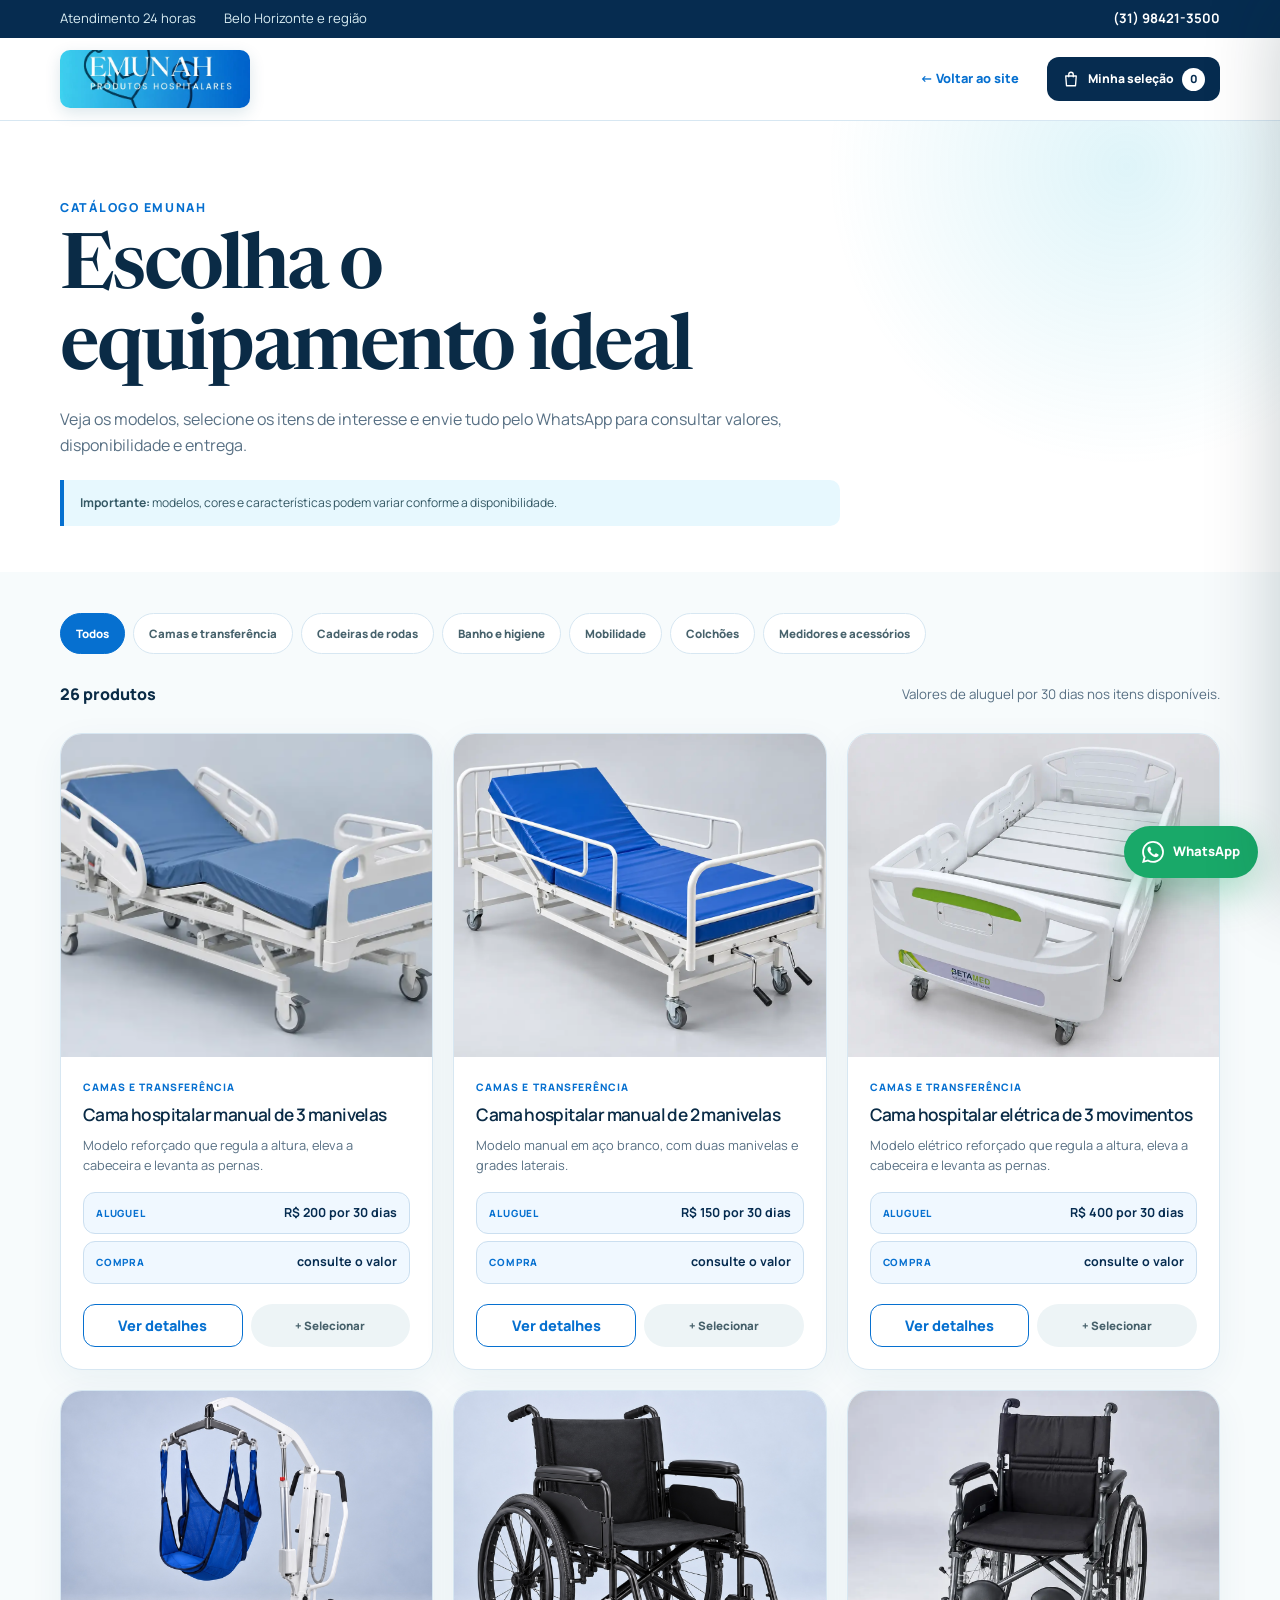
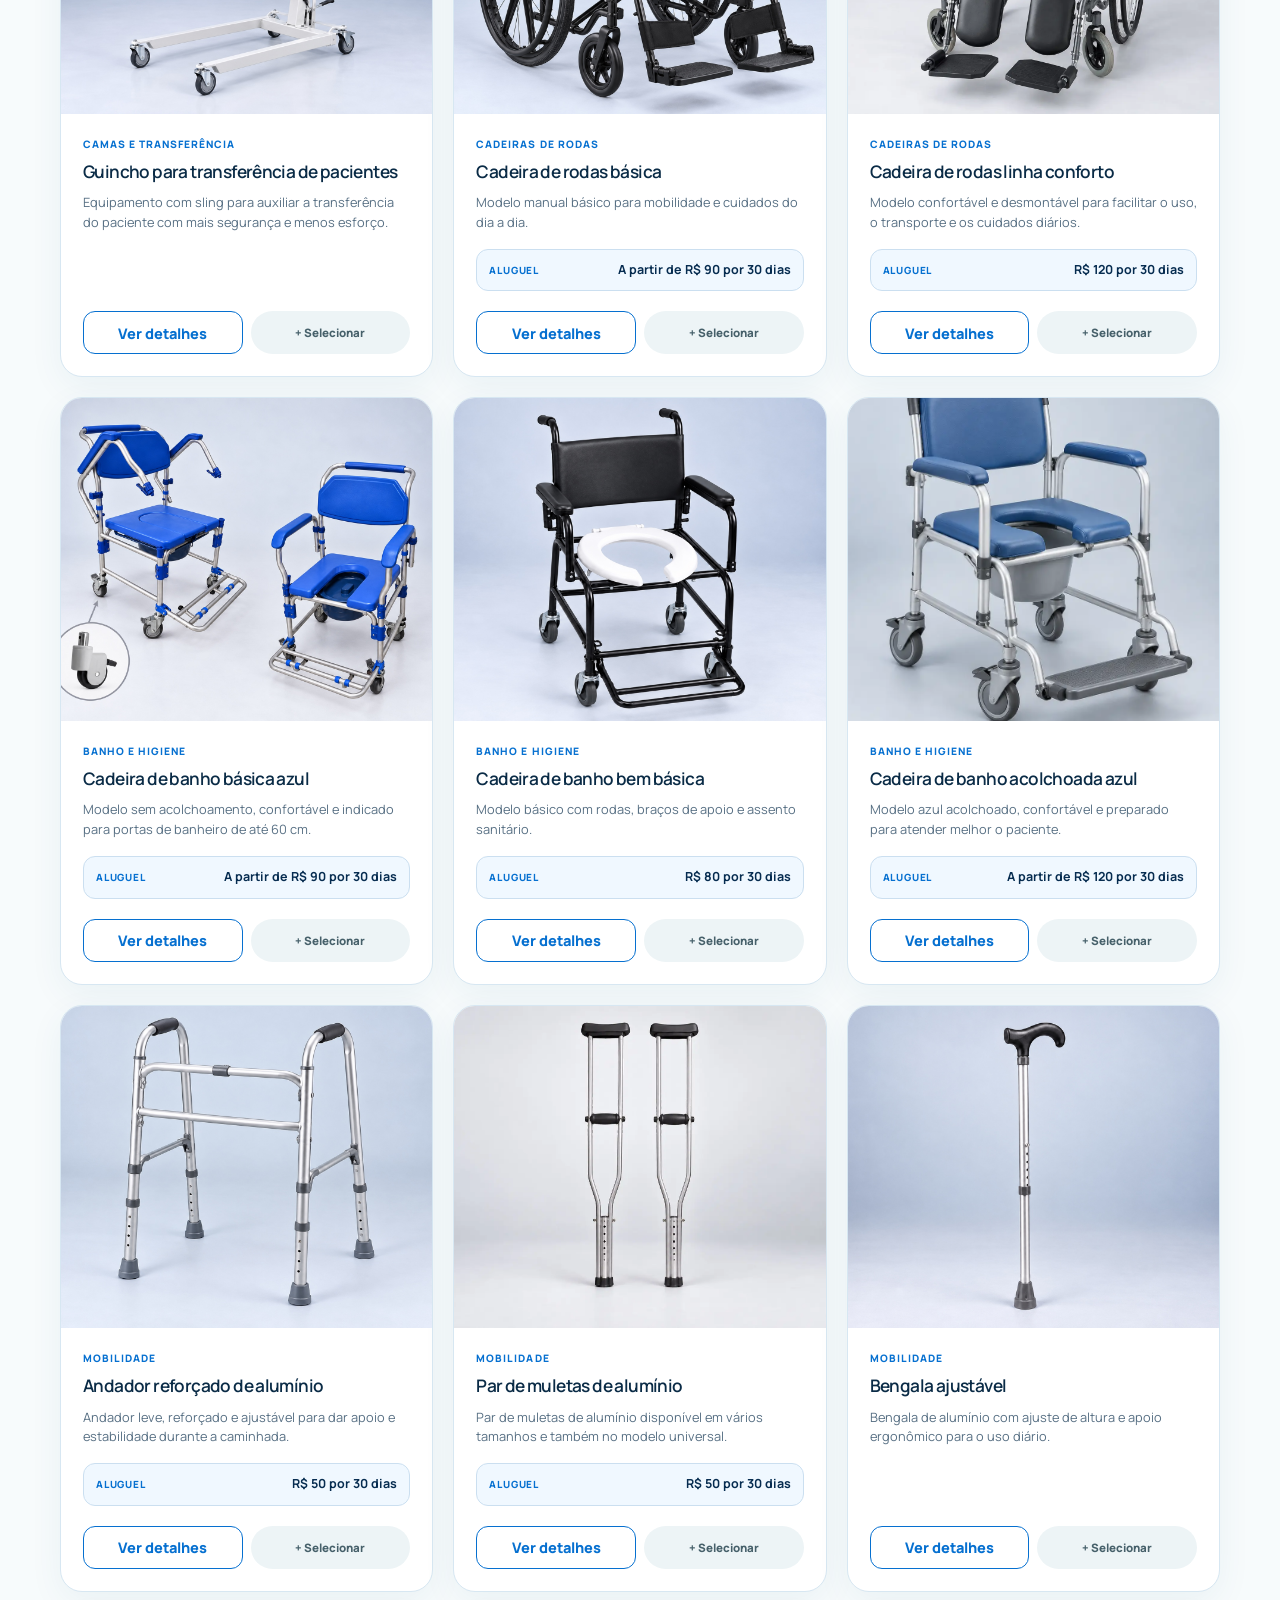
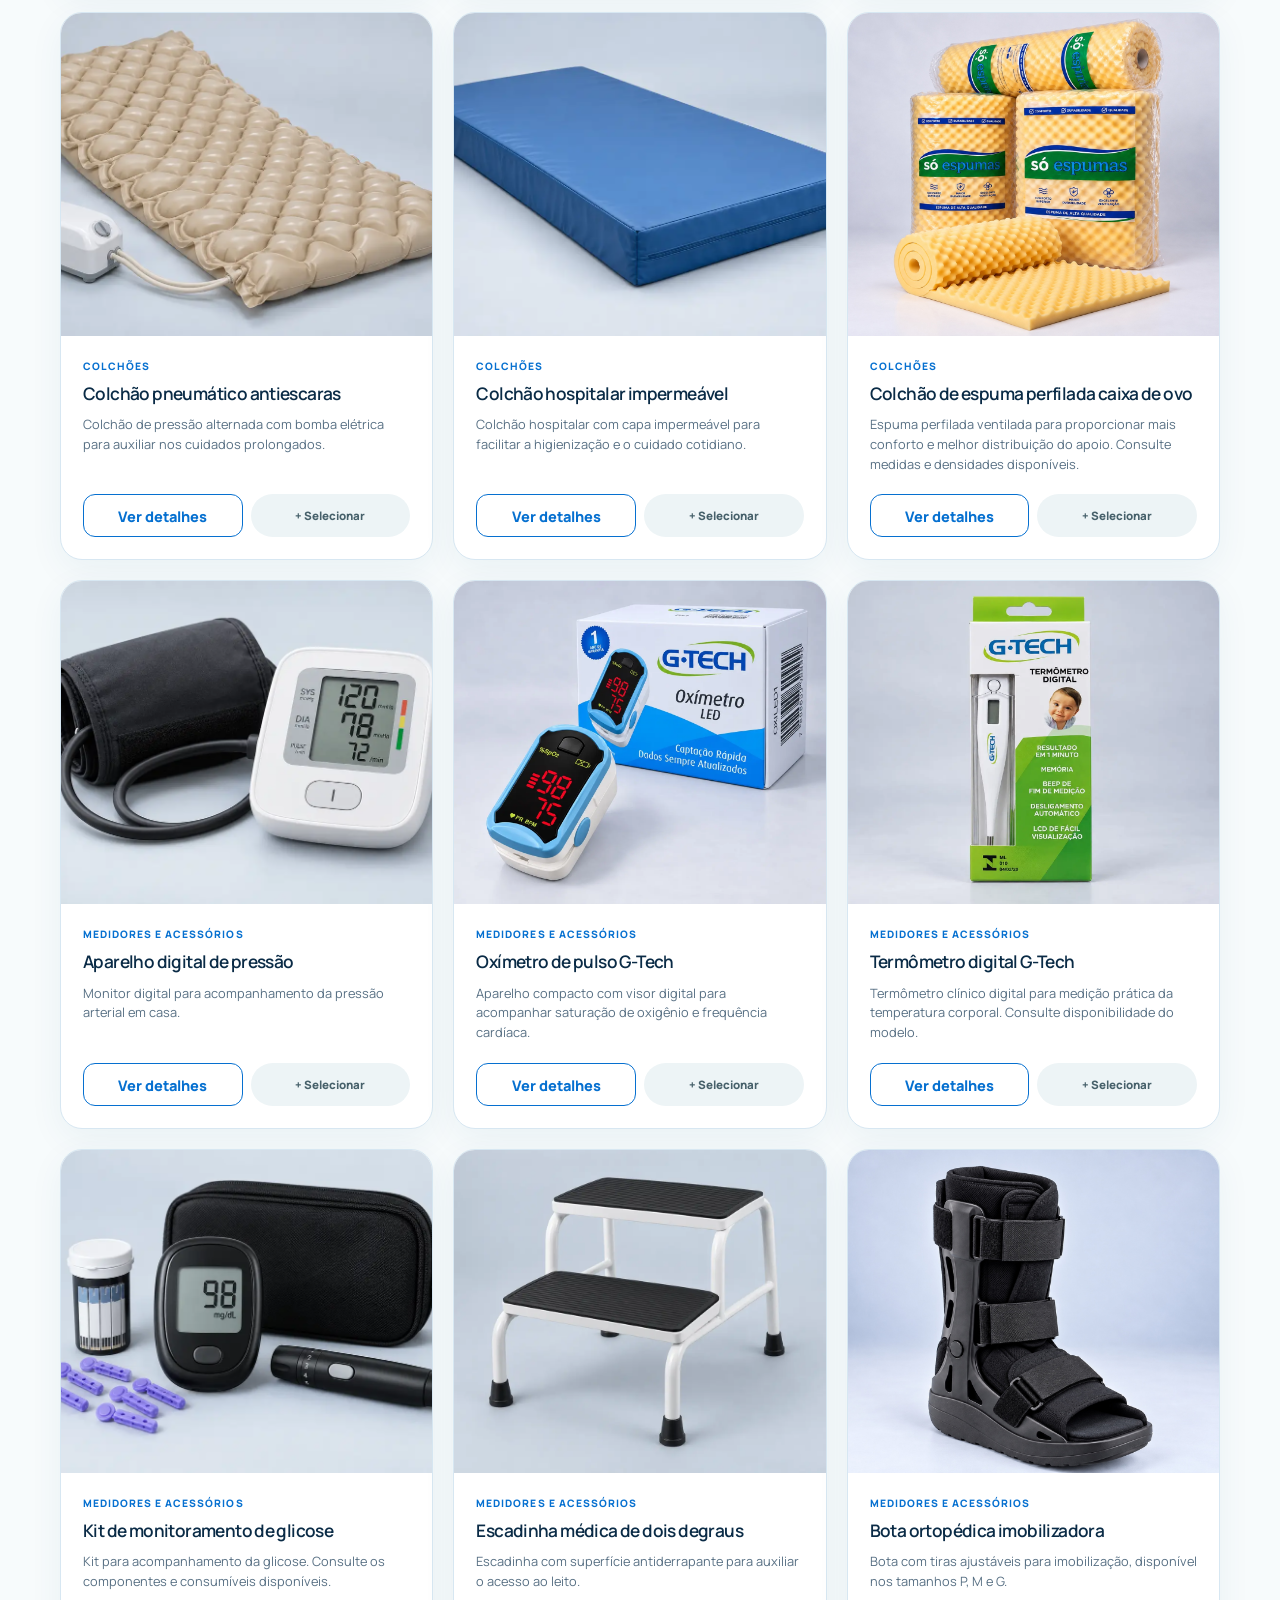
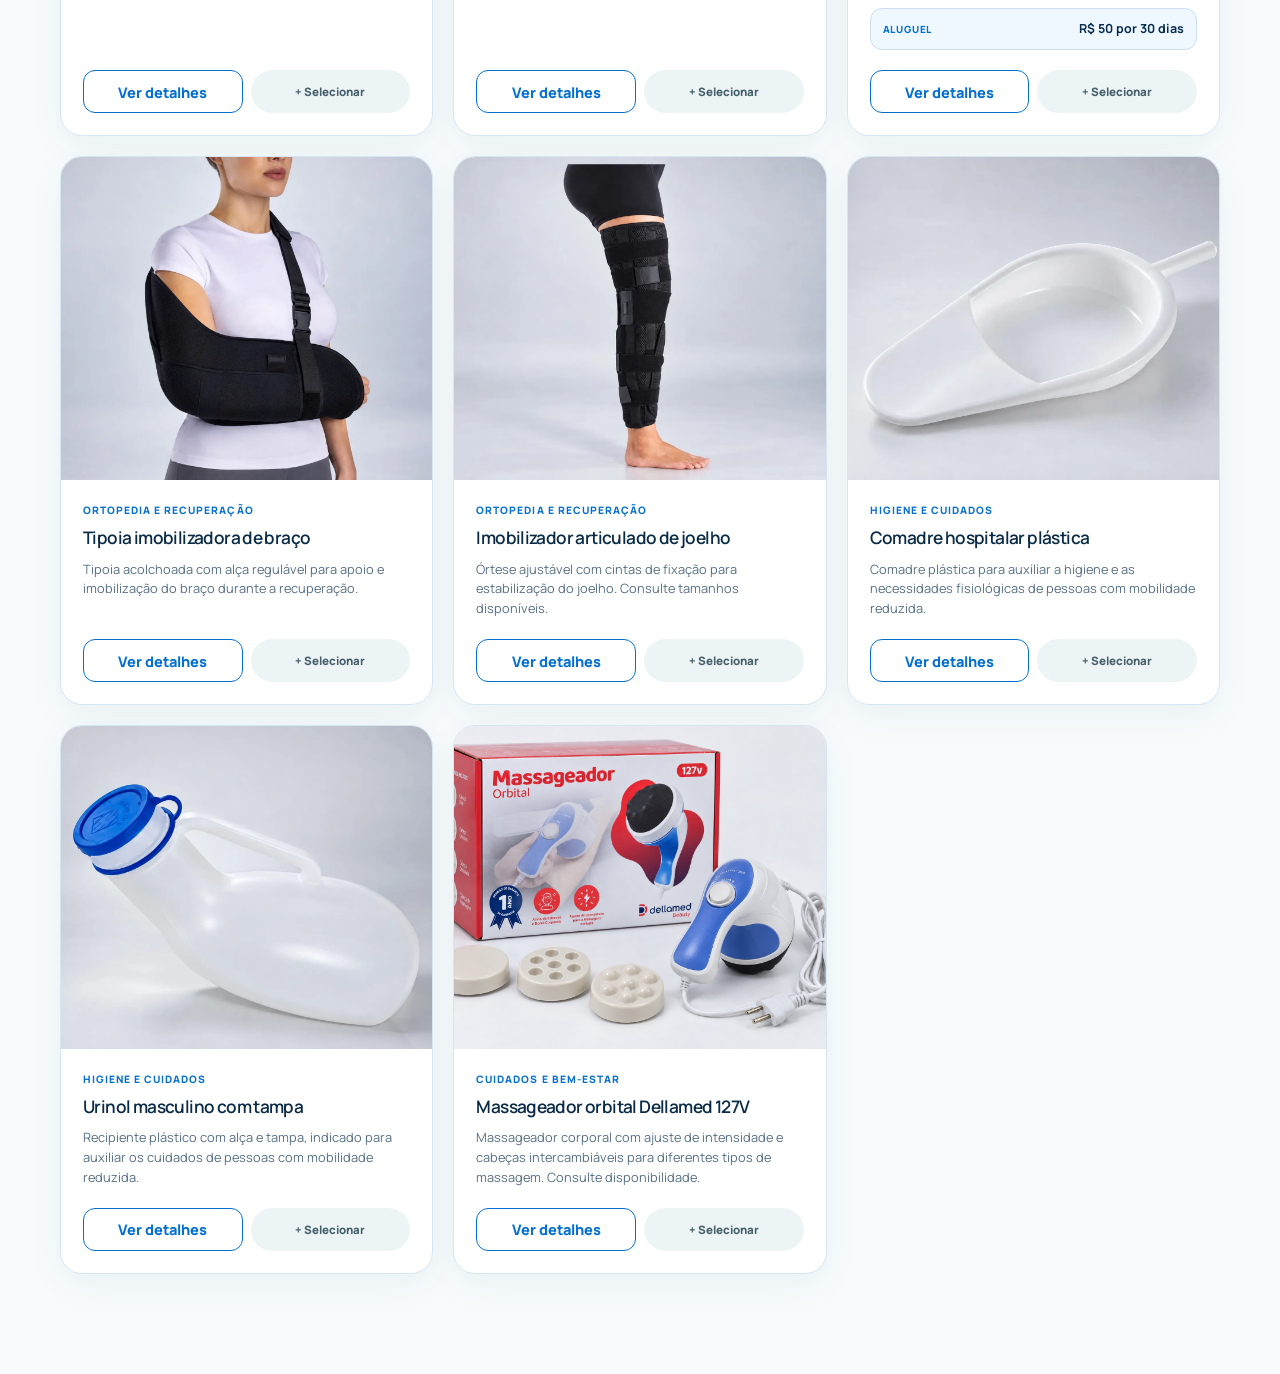
==== catalogo/index.html @ 28f4d620 "primeira versão do site" ====
<!doctype html>
<html lang="pt-BR">
<head>
  <meta charset="utf-8">
  <meta name="viewport" content="width=device-width, initial-scale=1">
  <meta name="description" content="Catálogo de equipamentos hospitalares para compra e locação da Emunah em Belo Horizonte.">
  <meta name="theme-color" content="#087fa5">
  <title>Catálogo de equipamentos | Emunah</title>
  <link rel="preconnect" href="https://fonts.googleapis.com">
  <link rel="preconnect" href="https://fonts.gstatic.com" crossorigin>
  <link href="https://fonts.googleapis.com/css2?family=Manrope:wght@400;500;600;700;800&family=Newsreader:opsz,wght@6..72,600&display=swap" rel="stylesheet">
  <link rel="stylesheet" href="../styles.css">
</head>
<body class="catalog-page">
  <svg class="icon-sprite" aria-hidden="true">
    <symbol id="i-heart" viewBox="0 0 24 24"><path d="M20.8 4.6a5.5 5.5 0 0 0-7.8 0L12 5.7l-1.1-1.1a5.5 5.5 0 0 0-7.8 7.8l1.1 1.1L12 21l7.8-7.5 1.1-1.1a5.5 5.5 0 0 0-.1-7.8Z"/><path d="M4.5 12h4l1.5-3 3 7 1.5-4h5"/></symbol>
    <symbol id="i-whatsapp" viewBox="0 0 24 24"><path style="fill:currentColor;stroke:none" d="M17.472 14.382c-.297-.149-1.758-.867-2.03-.967-.273-.099-.471-.148-.67.15-.197.297-.767.966-.94 1.164-.173.199-.347.223-.644.074-.297-.148-1.255-.463-2.39-1.475-.883-.788-1.48-1.761-1.653-2.059-.173-.297-.018-.458.13-.606.134-.133.298-.347.446-.52.149-.174.198-.298.298-.497.099-.198.05-.371-.025-.52-.075-.149-.669-1.612-.916-2.208-.242-.579-.487-.5-.669-.51-.173-.008-.371-.01-.57-.01-.198 0-.52.074-.792.372-.272.297-1.04 1.016-1.04 2.479s1.065 2.875 1.213 3.074c.149.198 2.095 3.2 5.076 4.487.709.306 1.262.489 1.693.625.712.226 1.36.194 1.871.118.571-.085 1.758-.719 2.006-1.413.248-.694.248-1.289.173-1.413-.074-.124-.272-.198-.57-.347m-5.421 7.403h-.004a9.87 9.87 0 0 1-5.031-1.378l-.361-.214-3.741.981.998-3.647-.235-.374a9.86 9.86 0 0 1-1.51-5.26c.001-5.45 4.436-9.884 9.888-9.884a9.82 9.82 0 0 1 7.021 2.91 9.825 9.825 0 0 1 2.9 7.024c-.003 5.45-4.437 9.884-9.925 9.884m8.413-18.297A11.815 11.815 0 0 0 12.05 0C5.495 0 .16 5.335.157 11.892c0 2.096.547 4.142 1.588 5.945L.057 24l6.305-1.654a11.882 11.882 0 0 0 5.683 1.448h.005c6.554 0 11.89-5.335 11.893-11.893a11.821 11.821 0 0 0-3.48-8.413Z"/></symbol>
    <symbol id="i-arrow" viewBox="0 0 24 24"><path d="M5 12h14M14 7l5 5-5 5"/></symbol>
    <symbol id="i-bag" viewBox="0 0 24 24"><path d="M5 8h14l-1 13H6L5 8Z"/><path d="M9 9V6a3 3 0 0 1 6 0v3"/></symbol>
    <symbol id="i-close" viewBox="0 0 24 24"><path d="m6 6 12 12M18 6 6 18"/></symbol>
  </svg>

  <div class="topbar">
    <div class="container topbar__inner"><span>Atendimento 24 horas</span><span>Belo Horizonte e região</span><a href="tel:+5531984213500">(31) 98421-3500</a></div>
  </div>
  <header class="catalog-header">
    <div class="container catalog-nav">
      <a class="brand brand--official" href="../" aria-label="Voltar para Emunah"><img class="brand__logo" src="../assets/emunah-logo-oficial.webp" alt="Emunah Produtos Hospitalares"></a>
      <a class="catalog-back" href="../">← Voltar ao site</a>
      <button class="selection-trigger" type="button" aria-controls="selection-panel"><svg><use href="#i-bag"/></svg> Minha seleção <span id="selection-count">0</span></button>
    </div>
  </header>

  <main>
    <section class="catalog-hero">
      <div class="container">
        <span class="kicker">Catálogo Emunah</span>
        <h1>Escolha o equipamento ideal</h1>
        <p>Veja os modelos, selecione os itens de interesse e envie tudo pelo WhatsApp para consultar valores, disponibilidade e entrega.</p>
        <div class="catalog-notice"><strong>Importante:</strong> modelos, cores e características podem variar conforme a disponibilidade.</div>
      </div>
    </section>

    <section class="catalog-content">
      <div class="container">
        <div class="catalog-toolbar" aria-label="Filtrar produtos">
          <button type="button" data-filter="todos" class="is-active">Todos</button>
          <button type="button" data-filter="camas">Camas e transferência</button>
          <button type="button" data-filter="cadeiras-rodas">Cadeiras de rodas</button>
          <button type="button" data-filter="banho">Banho e higiene</button>
          <button type="button" data-filter="mobilidade">Mobilidade</button>
          <button type="button" data-filter="colchoes">Colchões</button>
          <button type="button" data-filter="acessorios">Medidores e acessórios</button>
        </div>
        <div class="catalog-results"><span id="results-label">20 produtos</span><small>Valores de aluguel por 30 dias nos itens disponíveis.</small></div>
        <div class="catalog-grid" id="catalog-grid"></div>
        <div class="catalog-empty" id="catalog-empty" hidden>Nenhum produto encontrado nesta categoria.</div>
      </div>
    </section>
  </main>

  <dialog class="product-dialog" id="product-dialog">
    <button class="dialog-close" type="button" data-close-dialog aria-label="Fechar"><svg><use href="#i-close"/></svg></button>
    <div class="product-dialog__layout">
      <div class="product-dialog__image"><img id="dialog-image" alt=""></div>
      <div class="product-dialog__content">
        <span class="product-meta" id="dialog-category"></span>
        <h2 id="dialog-name"></h2>
        <p id="dialog-description"></p>
        <div class="dialog-prices" id="dialog-prices"></div>
        <div class="detail-points" id="dialog-specifications"></div>
        <div class="dialog-actions">
          <button class="button button--primary" id="dialog-add" type="button">Adicionar à seleção</button>
          <a class="button button--whatsapp" id="dialog-whatsapp" href="#"><svg><use href="#i-whatsapp"/></svg> Consultar no WhatsApp</a>
        </div>
      </div>
    </div>
  </dialog>

  <aside class="selection-panel" id="selection-panel" aria-hidden="true">
    <div class="selection-panel__header"><div><span>Sua lista</span><h2>Minha seleção</h2></div><button type="button" data-close-selection aria-label="Fechar"><svg><use href="#i-close"/></svg></button></div>
    <div class="selection-list" id="selection-list"></div>
    <div class="selection-empty" id="selection-empty">Você ainda não selecionou nenhum produto.</div>
    <a class="button button--whatsapp selection-finish" id="selection-finish" href="#"><svg><use href="#i-whatsapp"/></svg> Enviar seleção pelo WhatsApp</a>
  </aside>
  <div class="selection-overlay" data-close-selection></div>

  <a class="floating-whatsapp" id="catalog-whatsapp" href="https://api.whatsapp.com/send?phone=5531984213500" aria-label="Falar com a Emunah pelo WhatsApp"><svg><use href="#i-whatsapp"/></svg><span>WhatsApp</span></a>
  <script src="../catalogo.js"></script>
</body>
</html>
---- styles.css ----
:root{--blue:#0670d0;--blue-mid:#23a0e0;--blue-bright:#39c8ec;--blue-dark:#0a476d;--navy:#062c50;--cyan:#e7f8fe;--mint:#eef8ff;--green:#18a86b;--ink:#0a2b46;--muted:#587084;--line:#d7e7f2;--cloud:#f4f9fd;--white:#fff;--radius:22px;--shadow:0 18px 60px rgba(6,112,208,.12)}
*{box-sizing:border-box}html{scroll-behavior:smooth}body{margin:0;color:var(--ink);background:var(--white);font-family:Manrope,Arial,sans-serif;font-size:16px;line-height:1.65}a{color:inherit;text-decoration:none}button{font:inherit}.container{width:min(1160px,calc(100% - 40px));margin-inline:auto}.icon-sprite{position:absolute;width:0;height:0;overflow:hidden}svg{width:1.2em;height:1.2em;fill:none;stroke:currentColor;stroke-width:1.8;stroke-linecap:round;stroke-linejoin:round}.topbar{background:var(--navy);color:#d9edf3;font-size:.82rem}.topbar__inner{min-height:38px;display:flex;align-items:center;gap:28px}.topbar__inner span,.topbar__inner a{display:flex;align-items:center;gap:7px}.topbar__inner a{margin-left:auto;color:#fff;font-weight:700}.header{position:sticky;top:0;z-index:20;background:rgba(255,255,255,.94);border-bottom:1px solid rgba(220,233,237,.85);backdrop-filter:blur(14px)}.nav{height:82px;display:flex;align-items:center;gap:34px}.brand{display:flex;align-items:center;gap:11px;min-width:max-content}.brand__mark{width:45px;height:45px;display:grid;place-items:center;color:#fff;background:linear-gradient(145deg,#18a6cc,#087fa5);border-radius:50%}.brand__mark svg{width:26px;height:26px}.brand strong,.brand small{display:block}.brand strong{font-family:Newsreader,Georgia,serif;font-size:1.42rem;letter-spacing:.06em;line-height:1}.brand small{margin-top:5px;font-size:.58rem;letter-spacing:.12em;color:var(--muted)}.menu{display:flex;align-items:center;gap:29px;margin-left:auto;font-size:.91rem;font-weight:600}.menu a{position:relative}.menu a:after{content:"";position:absolute;left:0;right:100%;bottom:-8px;height:2px;background:var(--blue);transition:.25s}.menu a:hover:after{right:0}.button{min-height:50px;padding:0 22px;border:0;border-radius:12px;display:inline-flex;align-items:center;justify-content:center;gap:9px;font-weight:800;font-size:.91rem;cursor:pointer;transition:transform .2s,box-shadow .2s,background .2s}.button:hover{transform:translateY(-2px)}.button--nav{min-height:45px;background:var(--blue);color:#fff;box-shadow:0 9px 24px rgba(8,127,165,.22)}.menu-toggle{display:none;border:0;background:transparent;color:var(--navy);padding:8px}.menu-toggle svg{width:28px;height:28px}.menu-close{display:none}.hero{overflow:hidden;background:radial-gradient(circle at 86% 16%,rgba(23,173,206,.15),transparent 28%),linear-gradient(135deg,#f7fcfd 0%,#fff 58%,#ecf9fb 100%)}.hero__grid{min-height:650px;display:grid;grid-template-columns:1.02fr .98fr;align-items:center;gap:54px;padding-top:50px;padding-bottom:56px}.eyebrow,.kicker{color:var(--blue);font-size:.77rem;font-weight:800;letter-spacing:.14em;text-transform:uppercase}.eyebrow{display:flex;align-items:center;gap:10px}.eyebrow span{width:28px;height:2px;background:var(--blue)}h1,h2{font-family:Newsreader,Georgia,serif;margin:0;line-height:1.05;font-weight:600;letter-spacing:-.035em}h1{max-width:650px;margin-top:20px;font-size:clamp(3.1rem,5.5vw,5.35rem)}h1 em{display:block;color:var(--blue);font-style:normal}.hero__copy>p{max-width:610px;margin:25px 0 0;font-size:1.08rem;color:var(--muted)}.hero__actions{display:flex;flex-wrap:wrap;gap:12px;margin-top:31px}.button--primary{color:#fff;background:var(--blue);box-shadow:0 14px 30px rgba(8,127,165,.2)}.button--ghost{background:#fff;border:1px solid var(--line)}.trust-row{display:flex;align-items:center;gap:14px;margin-top:35px}.trust-row strong,.trust-row small{display:block}.trust-row strong{line-height:1.1}.trust-row small{margin-top:4px;color:var(--muted);font-size:.8rem}.stars,.review-stars,.rating-summary span{color:#f3ac1b;letter-spacing:.06em}.avatars{display:flex}.avatars span{width:34px;height:34px;margin-left:-7px;display:grid;place-items:center;border-radius:50%;border:3px solid #fff;color:#fff;background:var(--blue);font-size:.72rem;font-weight:800}.avatars span:first-child{margin-left:0;background:var(--navy)}.avatars span:last-child{background:var(--green)}.hero__visual{position:relative;min-height:480px;display:grid;place-items:center}.hero__ring{position:absolute;width:430px;height:430px;border:1px solid rgba(8,127,165,.16);border-radius:50%}.hero__ring:before,.hero__ring:after{content:"";position:absolute;border-radius:50%;border:1px solid rgba(8,127,165,.1)}.hero__ring:before{inset:45px}.hero__ring:after{inset:90px}.care-card{position:absolute;z-index:2;background:rgba(255,255,255,.96);border:1px solid rgba(220,233,237,.9);box-shadow:var(--shadow);backdrop-filter:blur(10px)}.care-card--main{width:min(410px,86%);padding:24px;border-radius:26px;transform:rotate(-2deg)}.care-card__top{display:flex;align-items:center;justify-content:space-between;font-size:.77rem;font-weight:800;color:var(--muted);text-transform:uppercase;letter-spacing:.08em}.available{display:flex;align-items:center;gap:6px;color:var(--green)}.available i{width:8px;height:8px;border-radius:50%;background:var(--green);box-shadow:0 0 0 5px rgba(24,168,107,.1)}.equipment-scene{margin-top:22px;padding:27px 20px;display:flex;align-items:center;gap:18px;background:linear-gradient(145deg,#e9f7fa,#d8f0f5);border-radius:18px}.scene-icon{width:86px;height:86px;display:grid;place-items:center;color:var(--blue);background:#fff;border-radius:50%}.scene-icon svg{width:53px;height:53px}.scene-copy strong,.scene-copy span{display:block}.scene-copy strong{font-family:Newsreader,Georgia,serif;font-size:1.45rem}.scene-copy span{margin-top:5px;color:var(--muted);font-size:.78rem;line-height:1.4}.mini-features{display:flex;justify-content:space-between;gap:8px;margin-top:18px;color:var(--muted);font-size:.7rem;font-weight:700}.mini-features span{display:flex;align-items:center;gap:5px}.mini-features svg{color:var(--green)}.care-card--small{left:0;bottom:48px;padding:15px 18px;border-radius:17px;display:flex;align-items:center;gap:12px;transform:rotate(3deg)}.care-card--small>svg{width:36px;height:36px;padding:7px;color:#fff;background:var(--blue);border-radius:10px}.care-card--small strong,.care-card--small small{display:block}.care-card--small strong{font-size:.81rem}.care-card--small small{color:var(--muted);font-size:.68rem}.care-card--rating{right:0;top:53px;width:140px;padding:16px;border-radius:17px;transform:rotate(4deg)}.care-card--rating strong{display:block;color:var(--blue);font-family:Newsreader,Georgia,serif;font-size:2rem;line-height:1}.care-card--rating span{display:block;margin-top:7px;color:var(--muted);font-size:.7rem;line-height:1.35}.quick-benefits{border-block:1px solid var(--line)}.quick-benefits__grid{display:grid;grid-template-columns:repeat(3,1fr)}.quick-benefits article{padding:26px 30px;display:flex;gap:15px;border-right:1px solid var(--line)}.quick-benefits article:first-child{padding-left:0}.quick-benefits article:last-child{border:0}.quick-benefits article>span{color:var(--blue);font-family:Newsreader,Georgia,serif;font-size:1.5rem}.quick-benefits strong,.quick-benefits p{display:block;margin:0}.quick-benefits p{margin-top:3px;color:var(--muted);font-size:.82rem;line-height:1.45}.section{padding:110px 0}.section-heading h2,.process h2,.about h2,.faq h2{margin-top:12px;font-size:clamp(2.5rem,4.5vw,4rem)}.section-heading--split{display:grid;grid-template-columns:1.15fr .7fr;gap:80px;align-items:end}.section-heading--split>p{margin:0;color:var(--muted)}.product-grid{display:grid;grid-template-columns:repeat(3,1fr);gap:18px;margin-top:45px}.product-card{position:relative;min-height:330px;padding:29px;display:flex;flex-direction:column;background:#fff;border:1px solid var(--line);border-radius:var(--radius);transition:.25s}.product-card:hover{transform:translateY(-5px);border-color:#b2dce7;box-shadow:var(--shadow)}.product-card--featured{background:linear-gradient(145deg,#f0fbfd,#e1f4f8)}.product-card__icon{width:61px;height:61px;display:grid;place-items:center;color:var(--blue);background:#fff;border:1px solid var(--line);border-radius:17px}.product-card__icon svg{width:34px;height:34px}.product-card .tag{position:absolute;right:22px;top:22px;padding:6px 10px;border-radius:100px;background:var(--green);color:#fff;font-size:.63rem;font-weight:800;text-transform:uppercase}.product-card h3{margin:23px 0 9px;font-size:1.19rem}.product-card p{margin:0;color:var(--muted);font-size:.88rem}.product-card__actions{display:flex;align-items:center;gap:18px;margin-top:auto}.text-link{margin-top:auto;padding-top:23px;display:flex;align-items:center;gap:8px;color:var(--blue);font-size:.82rem;font-weight:800}.text-link svg{transition:transform .2s}.text-link:hover svg{transform:translateX(4px)}.text-link--muted{color:var(--muted)}.process{color:#fff;background:var(--navy);overflow:hidden}.process__grid{position:relative;display:grid;grid-template-columns:.72fr 1fr;gap:100px;align-items:center}.process__grid:before{content:"";position:absolute;width:500px;height:500px;left:-350px;top:-250px;border-radius:50%;border:90px solid rgba(29,174,205,.08)}.kicker--light{color:#6ed5eb}.process__intro>p{margin:22px 0 29px;color:#b8d0d8}.button--light{background:#fff;color:var(--navy)}.steps{list-style:none;margin:0;padding:0}.steps li{display:grid;grid-template-columns:56px 1fr;gap:20px;padding:20px 0;border-bottom:1px solid rgba(255,255,255,.12)}.steps li:last-child{border:0}.steps li>span{width:48px;height:48px;display:grid;place-items:center;border-radius:50%;background:rgba(68,196,223,.12);color:#79d8ec;font-family:Newsreader,Georgia,serif;font-size:1.3rem}.steps strong{font-size:1rem}.steps p{margin:4px 0 0;color:#a9c1c9;font-size:.84rem}.about__grid{display:grid;grid-template-columns:.9fr 1.1fr;gap:95px;align-items:center}.about__visual{position:relative;min-height:460px;padding:45px;display:flex;align-items:flex-end;border-radius:30px;background:radial-gradient(circle at 28% 20%,rgba(255,255,255,.65),transparent 25%),linear-gradient(145deg,#cfeef4,#e8f7f0)}.about__visual:before{content:"+";position:absolute;right:48px;top:16px;color:rgba(8,127,165,.12);font-family:Newsreader,Georgia,serif;font-size:12rem;line-height:1}.about__seal{position:absolute;right:-28px;top:38px;width:145px;height:145px;display:flex;flex-direction:column;align-items:center;justify-content:center;color:#fff;background:var(--blue);border:8px solid #fff;border-radius:50%;box-shadow:var(--shadow)}.about__seal strong{font-family:Newsreader,Georgia,serif;font-size:2.5rem;line-height:1}.about__seal span{color:#ffd063;font-size:.7rem;letter-spacing:.05em}.about__seal small{font-size:.65rem}.about__quote{position:relative;max-width:370px;font-family:Newsreader,Georgia,serif;font-size:2.4rem;line-height:1.15}.about__copy>p{margin:24px 0;color:var(--muted)}.about__copy ul{list-style:none;margin:0;padding:0}.about__copy li{margin:11px 0;display:flex;align-items:center;gap:11px;font-size:.9rem;font-weight:600}.about__copy li svg{width:24px;height:24px;padding:4px;color:#fff;background:var(--green);border-radius:50%}.reviews{background:var(--cloud)}.rating-summary{text-align:right}.rating-summary strong,.rating-summary span,.rating-summary small{display:block}.rating-summary strong{font-family:Newsreader,Georgia,serif;font-size:2.9rem;line-height:1}.rating-summary small{color:var(--muted);font-size:.76rem}.review-grid{display:grid;grid-template-columns:repeat(3,1fr);gap:18px;margin-top:44px}.review-grid article{padding:28px;background:#fff;border:1px solid var(--line);border-radius:var(--radius)}.review-stars{font-size:.85rem}.review-grid article>p{min-height:115px;margin:18px 0;color:#3a5059;font-family:Newsreader,Georgia,serif;font-size:1.25rem;line-height:1.45}.review-grid footer{display:flex;align-items:center;gap:11px}.review-grid footer>span{width:38px;height:38px;display:grid;place-items:center;border-radius:50%;background:var(--cyan);color:var(--blue);font-weight:800}.review-grid footer strong,.review-grid footer small{display:block}.review-grid footer strong{font-size:.78rem}.review-grid footer small{color:var(--muted);font-size:.7rem}.review-note{margin:20px 0 0;color:#84949a;font-size:.69rem}.faq__grid{display:grid;grid-template-columns:.78fr 1.22fr;gap:100px}.faq__grid>div:first-child>p{color:var(--muted)}details{border-bottom:1px solid var(--line)}summary{padding:22px 0;display:flex;justify-content:space-between;align-items:center;gap:20px;cursor:pointer;list-style:none;font-weight:700}summary::-webkit-details-marker{display:none}summary span{font-size:1.4rem;color:var(--blue);transition:.2s}details[open] summary span{transform:rotate(45deg)}details p{margin:-8px 0 22px;color:var(--muted);font-size:.88rem}.cta{padding:80px 0;color:#fff;background:linear-gradient(120deg,#087fa5,#07526f)}.cta__inner{display:flex;align-items:center;justify-content:space-between;gap:50px}.cta h2{margin:8px 0 9px;font-family:Newsreader,Georgia,serif;font-size:clamp(2.3rem,4vw,3.7rem);line-height:1.05}.cta p{max-width:680px;margin:0;color:#cbe7ef}.cta__inner>div>span{font-size:.72rem;font-weight:800;letter-spacing:.15em}.button--white{flex-shrink:0;background:#fff;color:var(--blue)}.footer{padding:70px 0 28px;color:#d3e4e9;background:#071e28}.footer__grid{display:grid;grid-template-columns:1.5fr .6fr 1fr;gap:80px}.brand--footer{color:#fff}.brand--footer small{color:#8eabb5}.footer__grid>div:first-child>p{max-width:350px;color:#8eabb5}.footer__grid>div:not(:first-child){display:flex;flex-direction:column;align-items:flex-start;gap:10px;font-size:.84rem}.footer__grid>div:not(:first-child)>strong{margin-bottom:7px;color:#fff}.footer__grid>div:not(:first-child)>span{color:#8eabb5}.footer__bottom{margin-top:55px;padding-top:24px;display:flex;justify-content:space-between;border-top:1px solid rgba(255,255,255,.1);color:#7695a0;font-size:.72rem}.floating-whatsapp{position:fixed;right:22px;bottom:22px;z-index:30;min-height:52px;padding:0 18px;display:flex;align-items:center;gap:9px;border-radius:100px;background:#19a969;color:#fff;box-shadow:0 14px 38px rgba(25,169,105,.34);font-size:.82rem;font-weight:800}.floating-whatsapp svg{width:22px;height:22px}
@media (max-width:980px){.menu,.button--nav{display:none}.menu-toggle{display:grid;place-items:center;margin-left:auto}.header.menu-active .menu{position:absolute;top:81px;left:0;right:0;padding:24px 20px;display:flex;flex-direction:column;align-items:flex-start;background:#fff;border-bottom:1px solid var(--line);box-shadow:var(--shadow)}.header.menu-active .menu-open{display:none}.header.menu-active .menu-close{display:block}.hero__grid{grid-template-columns:1fr;min-height:auto;padding-top:75px}.hero__visual{min-height:480px}.quick-benefits__grid{grid-template-columns:1fr}.quick-benefits article{padding:20px 0;border-right:0;border-bottom:1px solid var(--line)}.product-grid{grid-template-columns:repeat(2,1fr)}.process__grid,.about__grid,.faq__grid{grid-template-columns:1fr;gap:55px}.about__visual{order:2}.section-heading--split{grid-template-columns:1fr;gap:25px}.review-grid{grid-template-columns:1fr}.review-grid article>p{min-height:0}.rating-summary{text-align:left}.cta__inner{align-items:flex-start;flex-direction:column}.footer__grid{grid-template-columns:1.5fr 1fr;gap:50px}.footer__grid>div:first-child{grid-column:1/-1}}
@media (max-width:620px){.container{width:min(100% - 28px,1160px)}.topbar__inner{min-height:34px}.topbar__location{display:none!important}.topbar__inner a{font-size:.75rem}.nav{height:70px}.brand__mark{width:39px;height:39px}.brand strong{font-size:1.2rem}.brand small{font-size:.51rem}.header.menu-active .menu{top:69px}h1{font-size:3.05rem}.hero__grid{padding-top:58px;gap:20px}.hero__copy>p{font-size:.98rem}.hero__actions{flex-direction:column}.hero__actions .button{width:100%}.hero__visual{min-height:410px;margin-inline:-8px}.hero__ring{width:330px;height:330px}.care-card--main{width:90%;padding:18px}.equipment-scene{padding:22px 15px}.scene-icon{width:72px;height:72px}.scene-icon svg{width:45px;height:45px}.scene-copy strong{font-size:1.22rem}.mini-features span:last-child{display:none}.care-card--rating{right:0;top:30px;width:115px}.care-card--small{left:2px;bottom:20px}.quick-benefits article:first-child{padding-left:0}.section{padding:78px 0}.section-heading h2,.process h2,.about h2,.faq h2{font-size:2.55rem}.product-grid{grid-template-columns:1fr}.product-card{min-height:300px}.process__grid{gap:45px}.about__visual{min-height:380px;padding:28px}.about__quote{font-size:2rem}.about__seal{right:-6px;top:18px;width:120px;height:120px}.about__seal strong{font-size:2rem}.faq__grid{gap:28px}.cta{padding:65px 0}.button--white{width:100%}.footer__grid{grid-template-columns:1fr;gap:40px}.footer__grid>div:first-child{grid-column:auto}.footer__bottom{align-items:flex-start;flex-direction:column;gap:8px}.floating-whatsapp{right:14px;bottom:14px;width:54px;height:54px;padding:0;justify-content:center}.floating-whatsapp span{display:none}}
@media (prefers-reduced-motion:reduce){html{scroll-behavior:auto}*{transition:none!important}}

/* Portal de entrada */
.portal-page{min-height:100vh;display:flex;flex-direction:column;background:radial-gradient(circle at 12% 18%,rgba(54,189,218,.13),transparent 25%),radial-gradient(circle at 88% 72%,rgba(42,183,119,.1),transparent 27%),#f7fbfc}.portal-container{width:min(1120px,calc(100% - 40px));margin-inline:auto}.portal-header{border-bottom:1px solid rgba(8,127,165,.13);background:rgba(255,255,255,.78);backdrop-filter:blur(14px)}.portal-header__inner{min-height:88px;display:flex;align-items:center;justify-content:space-between;gap:25px}.portal-brand{display:flex;align-items:center;gap:12px}.portal-brand__mark{width:48px;height:48px;display:grid;place-items:center;color:#fff;background:linear-gradient(145deg,#18a6cc,#087fa5);border-radius:50%;box-shadow:0 10px 26px rgba(8,127,165,.22)}.portal-brand__mark svg{width:27px;height:27px}.portal-brand strong,.portal-brand small{display:block}.portal-brand strong{font-family:Newsreader,Georgia,serif;font-size:1.55rem;letter-spacing:.08em;line-height:1}.portal-brand small{margin-top:5px;color:var(--muted);font-size:.58rem;font-weight:800;letter-spacing:.14em}.portal-contact{display:flex;align-items:center;gap:9px;color:var(--muted);font-size:.8rem;font-weight:700}.portal-contact span{width:9px;height:9px;border-radius:50%;background:var(--green);box-shadow:0 0 0 6px rgba(24,168,107,.1)}.portal-main{flex:1;padding:70px 0 45px}.portal-intro{max-width:760px;margin:0 auto 42px;text-align:center}.portal-kicker{color:var(--blue);font-size:.74rem;font-weight:800;letter-spacing:.16em;text-transform:uppercase}.portal-intro h1{margin-top:14px;font-size:clamp(3.1rem,6vw,5.4rem)}.portal-intro p{max-width:690px;margin:20px auto 0;color:var(--muted);font-size:1rem}.business-grid{display:grid;grid-template-columns:repeat(2,minmax(0,1fr));gap:22px}.business-card{position:relative;min-height:510px;padding:30px;display:flex;flex-direction:column;overflow:hidden;border:1px solid rgba(8,127,165,.15);border-radius:28px;box-shadow:0 18px 60px rgba(7,82,111,.08);transition:transform .25s,box-shadow .25s}.business-card:hover{transform:translateY(-5px);box-shadow:0 25px 70px rgba(7,82,111,.14)}.business-card--hospital{background:linear-gradient(145deg,#eaf8fb 0%,#fff 66%)}.business-card--cleaning{background:linear-gradient(145deg,#eaf9f2 0%,#fff 66%);border-color:rgba(24,168,107,.18)}.business-card:after{content:"";position:absolute;right:-85px;top:-85px;width:220px;height:220px;border:45px solid rgba(8,127,165,.055);border-radius:50%}.business-card--cleaning:after{border-color:rgba(24,168,107,.06)}.business-card__top{position:relative;z-index:1;display:flex;align-items:center;justify-content:space-between}.business-card__number{font-family:Newsreader,Georgia,serif;color:rgba(8,127,165,.45);font-size:1.2rem}.business-card__status{padding:6px 10px;display:flex;align-items:center;gap:7px;border-radius:100px;color:var(--green);background:#fff;font-size:.65rem;font-weight:800;text-transform:uppercase;letter-spacing:.08em}.business-card__status i{width:7px;height:7px;border-radius:50%;background:var(--green)}.business-card__status--soon{color:#6c7f86;background:rgba(255,255,255,.75)}.business-card__icon{position:relative;z-index:1;width:76px;height:76px;margin-top:30px;display:grid;place-items:center;border-radius:21px;color:#fff;background:var(--blue);box-shadow:0 13px 28px rgba(8,127,165,.2)}.business-card--cleaning .business-card__icon{background:var(--green);box-shadow:0 13px 28px rgba(24,168,107,.18)}.business-card__icon svg{width:42px;height:42px}.business-card__content{position:relative;z-index:1;margin-top:25px}.business-card__content>span{color:var(--blue);font-size:.65rem;font-weight:800;letter-spacing:.18em}.business-card--cleaning .business-card__content>span{color:var(--green)}.business-card h2{margin-top:5px;font-size:clamp(2.15rem,3.4vw,3.15rem)}.business-card p{margin:14px 0 17px;color:var(--muted);font-size:.88rem}.business-card ul{list-style:none;margin:0;padding:0;display:flex;flex-wrap:wrap;gap:8px 18px}.business-card li{display:flex;align-items:center;gap:7px;color:#46606a;font-size:.75rem;font-weight:700}.business-card li svg{width:17px;height:17px;color:var(--green)}.business-button{position:relative;z-index:1;min-height:54px;margin-top:auto;padding:0 20px;display:flex;align-items:center;justify-content:space-between;border-radius:14px;color:#fff;background:var(--blue);font-size:.86rem;font-weight:800;transition:background .2s,transform .2s}.business-button:hover{background:var(--blue-dark)}.business-button svg{transition:transform .2s}.business-button:hover svg{transform:translateX(4px)}.business-button--disabled{justify-content:center;color:#6c7f86;background:#e9f0f2;cursor:not-allowed}.business-button--disabled:hover{background:#e9f0f2}.portal-trust{margin-top:27px;padding:18px 22px;display:flex;align-items:center;justify-content:center;gap:45px;border:1px solid rgba(8,127,165,.12);border-radius:16px;background:rgba(255,255,255,.65);color:var(--muted);font-size:.72rem}.portal-trust strong{margin-right:6px;color:var(--ink)}.portal-footer{padding:22px 0;color:#789099;font-size:.71rem}.portal-footer .portal-container{display:flex;justify-content:space-between;gap:20px}.switch-area{color:var(--blue)!important}
@media (max-width:780px){.portal-main{padding-top:50px}.business-grid{grid-template-columns:1fr}.portal-intro h1{font-size:3.4rem}.business-card{min-height:475px}.portal-trust{align-items:flex-start;flex-direction:column;gap:10px}.portal-contact{display:none}}
@media (max-width:480px){.portal-container{width:min(100% - 28px,1120px)}.portal-header__inner{min-height:74px}.portal-brand__mark{width:42px;height:42px}.portal-brand strong{font-size:1.32rem}.portal-main{padding-top:42px}.portal-intro{margin-bottom:30px}.portal-intro h1{font-size:2.85rem}.portal-intro p{font-size:.92rem}.business-card{min-height:455px;padding:24px;border-radius:23px}.business-card h2{font-size:2.25rem}.portal-footer .portal-container{flex-direction:column;gap:4px}}

.business-card__logo{position:relative;z-index:1;margin-top:22px;display:flex;align-items:center}.business-card__logo--cleaning{min-height:108px}.business-card__logo img{display:block;width:min(255px,78%);height:auto;max-height:120px;object-fit:contain;object-position:left center}
@media (max-width:480px){.business-card__logo--cleaning{min-height:96px}.business-card__logo img{width:min(230px,84%);max-height:105px}}

/* Catálogo de produtos */
.catalog-page{background:#f7fbfc}.catalog-header{position:sticky;top:0;z-index:20;border-bottom:1px solid var(--line);background:rgba(255,255,255,.94);backdrop-filter:blur(12px)}.catalog-nav{min-height:82px;display:flex;align-items:center;gap:28px}.catalog-back{margin-left:auto;color:var(--blue);font-size:.8rem;font-weight:800}.selection-trigger{min-height:44px;padding:0 15px;display:flex;align-items:center;gap:8px;border:0;border-radius:12px;color:#fff;background:var(--navy);cursor:pointer;font-size:.76rem;font-weight:800}.selection-trigger svg{width:18px;height:18px}.selection-trigger span{min-width:23px;height:23px;display:grid;place-items:center;border-radius:50%;color:var(--navy);background:#fff;font-size:.7rem}.catalog-hero{padding:72px 0 46px;background:radial-gradient(circle at 88% 10%,rgba(54,189,218,.16),transparent 25%),#fff}.catalog-hero h1{max-width:780px;margin:11px 0 14px;font-size:clamp(3rem,6vw,5rem)}.catalog-hero>div>p{max-width:780px;margin:0;color:var(--muted)}.catalog-notice{max-width:780px;margin-top:22px;padding:13px 16px;border-left:4px solid var(--blue);border-radius:0 10px 10px 0;background:var(--cyan);color:#355965;font-size:.76rem}.catalog-content{padding:38px 0 100px}.catalog-toolbar{display:flex;gap:8px;overflow-x:auto;padding:3px 0 13px;scrollbar-width:thin}.catalog-toolbar button{flex:0 0 auto;padding:10px 15px;border:1px solid var(--line);border-radius:100px;color:#47626c;background:#fff;cursor:pointer;font-size:.72rem;font-weight:800}.catalog-toolbar button.is-active{border-color:var(--blue);color:#fff;background:var(--blue)}.catalog-results{margin:14px 0 25px;display:flex;align-items:center;justify-content:space-between;gap:20px}.catalog-results span{font-weight:800}.catalog-results small{color:var(--muted)}.catalog-grid{display:grid;grid-template-columns:repeat(3,minmax(0,1fr));gap:20px}.catalog-card{min-width:0;display:flex;flex-direction:column;overflow:hidden;border:1px solid var(--line);border-radius:22px;background:#fff;box-shadow:0 10px 35px rgba(7,82,111,.06);transition:.25s}.catalog-card:hover{transform:translateY(-4px);box-shadow:var(--shadow)}.catalog-card__image{position:relative;width:100%;aspect-ratio:1.15/1;padding:0;display:block;overflow:hidden;border:0;background:#eef6f8;cursor:pointer}.catalog-card__image img{width:100%;height:100%;display:block;object-fit:cover;transition:transform .35s}.catalog-card:hover .catalog-card__image img{transform:scale(1.035)}.catalog-card__image span{position:absolute;left:12px;bottom:12px;padding:5px 8px;border-radius:7px;color:#fff;background:rgba(7,30,40,.72);font-size:.58rem;font-weight:700}.catalog-card__body{padding:22px;display:flex;flex:1;flex-direction:column}.product-meta{color:var(--blue);font-size:.64rem;font-weight:800;letter-spacing:.1em;text-transform:uppercase}.catalog-card h2{margin:7px 0 10px;font-family:Manrope,Arial,sans-serif;font-size:1.08rem;line-height:1.35}.catalog-card p{margin:0;color:var(--muted);font-size:.8rem;line-height:1.55}.catalog-card__actions{margin-top:auto;padding-top:20px;display:grid;grid-template-columns:1fr 1fr;gap:8px}.catalog-card__actions .button{min-height:43px;padding:0 10px}.button--outline{border:1px solid var(--blue);color:var(--blue);background:#fff;cursor:pointer}.selection-add{min-height:43px;padding:0 8px;border:0;border-radius:100px;color:#46606a;background:#edf4f6;cursor:pointer;font-size:.72rem;font-weight:800}.selection-add.is-selected{color:#fff;background:var(--green)}.catalog-empty{padding:50px;text-align:center;color:var(--muted)}.product-dialog{width:min(960px,calc(100% - 30px));padding:0;overflow:visible;border:0;border-radius:25px;background:#fff;box-shadow:0 30px 100px rgba(7,30,40,.35)}.product-dialog::backdrop{background:rgba(5,25,34,.66);backdrop-filter:blur(4px)}.dialog-close{position:absolute;right:13px;top:13px;z-index:2;width:40px;height:40px;display:grid;place-items:center;border:0;border-radius:50%;background:#fff;box-shadow:0 5px 20px rgba(7,30,40,.15);cursor:pointer}.product-dialog__layout{display:grid;grid-template-columns:1fr 1fr}.product-dialog__image{min-height:570px;overflow:hidden;border-radius:25px 0 0 25px;background:#eef6f8}.product-dialog__image img{width:100%;height:100%;display:block;object-fit:cover}.product-dialog__content{padding:54px 45px 38px}.product-dialog h2{margin:10px 0 17px;font-family:Newsreader,Georgia,serif;font-size:2.6rem;line-height:1.05}.product-dialog__content>p{color:var(--muted)}.detail-points{margin:22px 0;display:flex;flex-direction:column;gap:8px;color:#38535d;font-size:.8rem;font-weight:700}.product-dialog__content>small{display:block;color:#80939a;font-size:.67rem}.dialog-actions{margin-top:28px;display:flex;flex-direction:column;gap:10px}.button--whatsapp{color:#fff;background:#19a969}.button--whatsapp:hover{background:#128c58}.dialog-actions .button{width:100%}.dialog-actions button.is-selected{background:var(--green)}.selection-panel{position:fixed;top:0;right:0;bottom:0;z-index:60;width:min(430px,92vw);padding:28px;display:flex;flex-direction:column;background:#fff;box-shadow:-25px 0 70px rgba(7,30,40,.2);transform:translateX(105%);transition:transform .3s}.selection-open .selection-panel{transform:translateX(0)}.selection-panel__header{display:flex;align-items:center;justify-content:space-between}.selection-panel__header span{color:var(--blue);font-size:.65rem;font-weight:800;text-transform:uppercase}.selection-panel__header h2{margin:0;font-size:2rem}.selection-panel__header button{width:40px;height:40px;display:grid;place-items:center;border:1px solid var(--line);border-radius:50%;background:#fff;cursor:pointer}.selection-list{margin:22px 0;display:flex;flex-direction:column;gap:10px;overflow:auto}.selection-item{padding:10px;display:grid;grid-template-columns:62px 1fr 30px;gap:11px;align-items:center;border:1px solid var(--line);border-radius:13px}.selection-item img{width:62px;height:62px;border-radius:9px;object-fit:cover}.selection-item strong,.selection-item small{display:block}.selection-item strong{font-size:.75rem;line-height:1.25}.selection-item small{margin-top:3px;color:var(--muted);font-size:.6rem}.selection-item button{border:0;color:var(--muted);background:transparent;cursor:pointer;font-size:1.4rem}.selection-empty{margin:auto 0;color:var(--muted);text-align:center;font-size:.83rem}.selection-finish{width:100%;margin-top:auto}.selection-overlay{position:fixed;inset:0;z-index:55;visibility:hidden;opacity:0;background:rgba(5,25,34,.55);transition:.3s}.selection-open .selection-overlay{visibility:visible;opacity:1}
@media (max-width:900px){.catalog-grid{grid-template-columns:repeat(2,minmax(0,1fr))}.product-dialog__layout{grid-template-columns:1fr}.product-dialog__image{min-height:350px;max-height:44vh;border-radius:25px 25px 0 0}.product-dialog__content{padding:32px}.product-dialog h2{font-size:2.1rem}}
@media (max-width:620px){.catalog-nav{min-height:70px}.catalog-nav .brand small{display:none}.catalog-back{display:none}.selection-trigger{margin-left:auto;padding:0 11px}.catalog-hero{padding:50px 0 34px}.catalog-hero h1{font-size:3rem}.catalog-content{padding-top:25px}.catalog-results{align-items:flex-start;flex-direction:column;gap:2px}.catalog-grid{grid-template-columns:1fr}.catalog-card__image{aspect-ratio:1.25/1}.product-dialog{max-height:92vh;overflow:auto}.product-dialog__image{min-height:270px}.product-dialog__content{padding:27px 22px}.product-dialog h2{font-size:1.9rem}.catalog-card__actions{grid-template-columns:1fr 1fr}}

/* Foto da equipe no destaque principal */
.hero__visual--team{min-height:auto;display:flex;flex-direction:column;align-items:stretch;justify-content:center;gap:14px}
.hero__team-frame{position:relative;width:100%;margin:0;overflow:hidden;border:7px solid #fff;border-radius:29px;background:#dff2f6;box-shadow:0 24px 65px rgba(7,82,111,.18)}
.hero__team-frame:after{content:"";position:absolute;inset:0;pointer-events:none;box-shadow:inset 0 0 0 1px rgba(8,127,165,.1);border-radius:22px}
.hero__team-photo{width:100%;height:auto;display:block}
.hero__team-highlights{display:grid;grid-template-columns:.8fr 1.2fr;gap:10px}
.hero__team-highlights span{min-height:58px;padding:10px 15px;display:flex;align-items:center;justify-content:center;gap:9px;border:1px solid var(--line);border-radius:14px;background:rgba(255,255,255,.92);box-shadow:0 10px 28px rgba(7,82,111,.08);color:var(--muted);font-size:.72rem;font-weight:700;text-align:center}
.hero__team-highlights strong{color:var(--blue);font-family:Newsreader,Georgia,serif;font-size:1.65rem;line-height:1}
.hero__team-highlights svg{flex:0 0 auto;color:var(--blue);width:20px;height:20px}
@media (min-width:981px){
  .hero{position:relative;background:radial-gradient(circle at 86% 16%,rgba(23,173,206,.12),transparent 34%),linear-gradient(135deg,#f7fcfd 0%,#fff 58%,#ecf9fb 100%)}
  .hero:before{content:"";position:absolute;inset:0;pointer-events:none;background:url("assets/equipe-emunah-atualizada.jpeg") right center/auto 100% no-repeat;-webkit-mask-image:linear-gradient(90deg,transparent 0%,transparent 34%,rgba(0,0,0,.06) 43%,rgba(0,0,0,.22) 51%,rgba(0,0,0,.52) 61%,#000 76%);mask-image:linear-gradient(90deg,transparent 0%,transparent 34%,rgba(0,0,0,.06) 43%,rgba(0,0,0,.22) 51%,rgba(0,0,0,.52) 61%,#000 76%)}
  .hero__grid{position:relative;z-index:1;grid-template-columns:minmax(0,1.02fr) minmax(390px,.98fr);gap:36px}
  .hero__copy{position:relative;z-index:2;padding:34px 28px 34px 0}
  .hero__visual--team{visibility:hidden;pointer-events:none;min-height:540px}
}
@media (max-width:980px){.hero__visual--team{width:min(680px,100%);min-height:auto;margin:5px auto 15px}.hero__team-frame{border-radius:25px}}
@media (max-width:620px){.hero__visual--team{min-height:auto;margin:10px 0 20px}.hero__team-frame{border-width:5px;border-radius:20px}.hero__team-highlights{grid-template-columns:1fr 1fr;gap:8px}.hero__team-highlights span{min-height:54px;padding:8px 10px;font-size:.65rem;line-height:1.3}.hero__team-highlights strong{font-size:1.45rem}}

/* Logotipo oficial da Emunah */
.brand--official{min-width:0}
.brand__logo{width:190px;height:58px;display:block;object-fit:cover;border-radius:10px;box-shadow:0 5px 16px rgba(7,82,111,.14)}
.brand--footer .brand__logo{width:210px;height:66px;border:1px solid rgba(255,255,255,.2)}
@media (max-width:620px){.brand__logo{width:148px;height:46px;border-radius:8px}.brand--footer .brand__logo{width:185px;height:58px}}

/* Acesso único ao catálogo */
.catalog-gateway{position:relative;margin-top:45px;padding:48px;display:grid;grid-template-columns:1.05fr .95fr;gap:54px;align-items:center;overflow:hidden;border:1px solid #c9e6ed;border-radius:30px;background:radial-gradient(circle at 95% 5%,rgba(52,194,221,.2),transparent 34%),linear-gradient(135deg,#f2fbfd,#e4f5f8);box-shadow:0 18px 50px rgba(7,82,111,.08);transition:transform .25s,box-shadow .25s}.catalog-gateway:before{content:"";position:absolute;width:260px;height:260px;right:-110px;bottom:-150px;border:42px solid rgba(8,127,165,.06);border-radius:50%}.catalog-gateway:hover{transform:translateY(-4px);box-shadow:var(--shadow)}.catalog-gateway__copy{position:relative;z-index:1}.catalog-gateway__label{display:inline-flex;padding:6px 11px;border-radius:100px;color:#fff;background:var(--green);font-size:.66rem;font-weight:800;letter-spacing:.08em;text-transform:uppercase}.catalog-gateway h3{max-width:580px;margin:18px 0 12px;font-family:Newsreader,Georgia,serif;font-size:clamp(2.25rem,4vw,3.45rem);font-weight:600;line-height:1.05;letter-spacing:-.035em}.catalog-gateway p{max-width:570px;margin:0;color:var(--muted)}.catalog-gateway__button{margin-top:25px}.catalog-gateway__button svg{transition:transform .2s}.catalog-gateway:hover .catalog-gateway__button svg{transform:translateX(4px)}.catalog-gateway__categories{position:relative;z-index:1;display:grid;grid-template-columns:1fr 1fr;gap:11px}.catalog-gateway__categories span{min-height:72px;padding:13px 15px;display:flex;align-items:center;gap:11px;border:1px solid rgba(190,220,228,.9);border-radius:16px;background:rgba(255,255,255,.86);color:#294752;font-size:.78rem;font-weight:750;box-shadow:0 7px 20px rgba(7,82,111,.045)}.catalog-gateway__categories svg{width:29px;height:29px;flex:0 0 auto;color:var(--blue)}
@media (max-width:850px){.catalog-gateway{grid-template-columns:1fr;gap:32px;padding:38px}.catalog-gateway__categories{grid-template-columns:repeat(3,1fr)}}
@media (max-width:620px){.catalog-gateway{margin-top:30px;padding:28px 22px;border-radius:24px;gap:25px}.catalog-gateway h3{font-size:2.25rem}.catalog-gateway p{font-size:.9rem}.catalog-gateway__button{width:100%;padding-inline:14px}.catalog-gateway__categories{grid-template-columns:1fr 1fr;gap:8px}.catalog-gateway__categories span{min-height:66px;padding:10px;align-items:flex-start;flex-direction:column;gap:5px;font-size:.68rem;line-height:1.3}.catalog-gateway__categories svg{width:25px;height:25px}}

/* Convite discreto para atendimento pelo WhatsApp */
.whatsapp-prompt{position:fixed;right:174px;bottom:25px;z-index:29;min-height:46px;max-width:260px;padding:9px 14px;display:flex;align-items:center;gap:8px;border:1px solid #dcebe4;border-radius:14px;color:#173d31;background:#fff;box-shadow:0 12px 34px rgba(6,40,29,.18);font-size:.72rem;font-weight:800;line-height:1.25;opacity:0;visibility:hidden;transform:translateX(8px) scale(.96);transition:opacity .3s,transform .3s,visibility .3s}.whatsapp-prompt:after{content:"";position:absolute;right:-6px;bottom:17px;width:12px;height:12px;background:#fff;border-top:1px solid #dcebe4;border-right:1px solid #dcebe4;transform:rotate(45deg)}.whatsapp-prompt i{width:8px;height:8px;flex:0 0 auto;border-radius:50%;background:#19a969;box-shadow:0 0 0 4px rgba(25,169,105,.13)}.whatsapp-prompt.is-visible{opacity:1;visibility:visible;transform:translateX(0) scale(1)}.floating-whatsapp.is-calling-attention{animation:whatsappAttention 1.5s ease-in-out 2}.floating-whatsapp.is-calling-attention:before{content:"";position:absolute;inset:-5px;border:2px solid rgba(25,169,105,.4);border-radius:100px;animation:whatsappRing 1.5s ease-out 2}@media (max-width:620px){.whatsapp-prompt{right:78px;bottom:18px;max-width:calc(100vw - 108px)}.floating-whatsapp.is-calling-attention:before{border-radius:50%}}@keyframes whatsappAttention{0%,100%{transform:scale(1)}45%{transform:scale(1.1)}65%{transform:scale(.97)}}@keyframes whatsappRing{0%{opacity:.75;transform:scale(.85)}100%{opacity:0;transform:scale(1.35)}}@media (prefers-reduced-motion:reduce){.floating-whatsapp.is-calling-attention,.floating-whatsapp.is-calling-attention:before{animation:none}.whatsapp-prompt{transition:none}}

/* Quem somos */
.about--company{padding:88px 0;background:linear-gradient(135deg,#f1fafc 0%,#fff 52%,#e7f6f9 100%);border-bottom:1px solid var(--line)}
.company-about__grid{display:grid;grid-template-columns:minmax(430px,.92fr) minmax(0,1.08fr);gap:64px;align-items:start}
.company-about__heading{padding-right:48px;border-right:1px solid #cce4ea}
.company-about__heading h2{margin-top:12px;white-space:nowrap;font-size:clamp(3rem,4.2vw,4rem)}
.company-about__lead{max-width:410px;margin:19px 0 0;color:var(--blue);font-family:Newsreader,Georgia,serif;font-size:1.4rem;line-height:1.35}
.company-about__content p{margin:0 0 16px;color:#49616a;font-size:1rem;line-height:1.8}
.company-about__content p:last-child{margin-bottom:0;color:var(--navy);font-weight:700}
.company-about__highlights{display:grid;grid-template-columns:repeat(4,1fr);gap:12px;margin-top:42px}
.company-about__highlights span{min-height:110px;padding:20px;display:flex;flex-direction:column;justify-content:center;background:#fff;border:1px solid #d7e9ed;border-radius:18px;box-shadow:0 10px 28px rgba(7,54,70,.06)}
.company-about__highlights strong,.company-about__highlights small{display:block}
.company-about__highlights strong{color:var(--blue);font-size:.9rem}
.company-about__highlights small{margin-top:4px;color:var(--muted);font-size:.72rem;line-height:1.45}
@media (max-width:850px){.company-about__grid{grid-template-columns:1fr;gap:30px}.company-about__heading{padding-right:0;padding-bottom:27px;border-right:0;border-bottom:1px solid #cce4ea}.company-about__heading h2{white-space:normal}.company-about__highlights{grid-template-columns:1fr 1fr}}
@media (max-width:620px){.about--company{padding:68px 0}.company-about__heading h2{font-size:2.65rem}.company-about__lead{font-size:1.25rem}.company-about__content p{font-size:.95rem;line-height:1.75}.company-about__highlights{grid-template-columns:1fr;gap:9px;margin-top:30px}.company-about__highlights span{min-height:88px;padding:16px 18px}}

/* Símbolo oficial no rodapé */
.footer-brand__emblem{width:58px;height:58px;flex:0 0 auto;display:block;object-fit:cover;border:2px solid rgba(255,255,255,.22);border-radius:50%;box-shadow:0 8px 24px rgba(0,0,0,.22)}
@media (max-width:620px){.footer-brand__emblem{width:62px;height:62px}}

/* Valores e especificações do catálogo */
.product-prices{margin:16px 0 0;display:flex;flex-direction:column;gap:7px}
.product-prices span{padding:10px 12px;display:flex;align-items:center;justify-content:space-between;gap:12px;border:1px solid #cce6ec;border-radius:12px;background:#f0fafc}
.product-prices small{color:var(--blue);font-size:.62rem;font-weight:800;letter-spacing:.08em;text-transform:uppercase}
.product-prices strong{color:var(--navy);font-size:.78rem;text-align:right}
.dialog-prices{margin-top:20px}
.product-prices--dialog{margin:0;gap:9px}
.product-prices--dialog span{padding:12px 14px}
.product-prices--dialog small{font-size:.68rem}
.product-prices--dialog strong{font-size:.88rem}
@media (max-width:620px){.product-prices span{align-items:flex-start;flex-direction:column;gap:2px}.product-prices strong{text-align:left}.product-prices--dialog span{padding:11px 12px}}

/* Paleta institucional inspirada nos azuis da marca Emunah */
.hero{background:radial-gradient(circle at 86% 16%,rgba(57,200,236,.16),transparent 30%),linear-gradient(135deg,#f7fbff 0%,#fff 58%,#edf6ff 100%)}
.button--primary,.button--nav{background:linear-gradient(135deg,#0a76b7 0%,var(--blue) 58%,var(--blue-dark) 100%);box-shadow:0 12px 30px rgba(6,112,208,.24)}
.button--primary:hover,.button--nav:hover{background:linear-gradient(135deg,#096ba7 0%,#075fb4 58%,#083b5c 100%)}
.catalog-gateway__label{background:linear-gradient(135deg,var(--blue-mid),var(--blue))}
.process{background:linear-gradient(135deg,var(--navy),var(--blue-dark))}
.cta{background:linear-gradient(120deg,var(--blue),var(--blue-dark))}
.footer{background:#061d33}
.about--company{background:linear-gradient(135deg,#f1f9ff 0%,#fff 52%,#e8f4ff 100%)}
.catalog-gateway{border-color:#c9e1f3;background:radial-gradient(circle at 95% 5%,rgba(57,200,236,.22),transparent 34%),linear-gradient(135deg,#f3faff,#e7f4ff)}
.product-prices span{border-color:#cbdff0;background:#f0f8ff}

/* Pulsação destacada a cada cinco segundos no acesso principal ao catálogo */
.catalog-gateway__button{position:relative;animation:catalogButtonPulse 5s ease-in-out infinite;will-change:transform,box-shadow}
@keyframes catalogButtonPulse{0%,68%,100%{transform:scale(1);box-shadow:0 12px 30px rgba(6,112,208,.24),0 0 0 0 rgba(57,200,236,0)}76%{transform:scale(1.06);box-shadow:0 18px 42px rgba(6,112,208,.44),0 0 0 0 rgba(57,200,236,.32)}84%{transform:scale(.99);box-shadow:0 12px 30px rgba(6,112,208,.24),0 0 0 14px rgba(57,200,236,0)}91%{transform:scale(1.035);box-shadow:0 16px 36px rgba(6,112,208,.36),0 0 0 0 rgba(57,200,236,.18)}}
@media (prefers-reduced-motion:reduce){.catalog-gateway__button{animation:none;will-change:auto}}

/* Mobile: remove os cartões abaixo da foto da equipe e aproxima a seção Quem Somos */
@media (max-width:620px){
  .hero__team-highlights{display:none}
  .hero__visual--team{margin-bottom:0}
  .hero__grid{padding-bottom:0}
  .about--company{padding-top:44px}
}
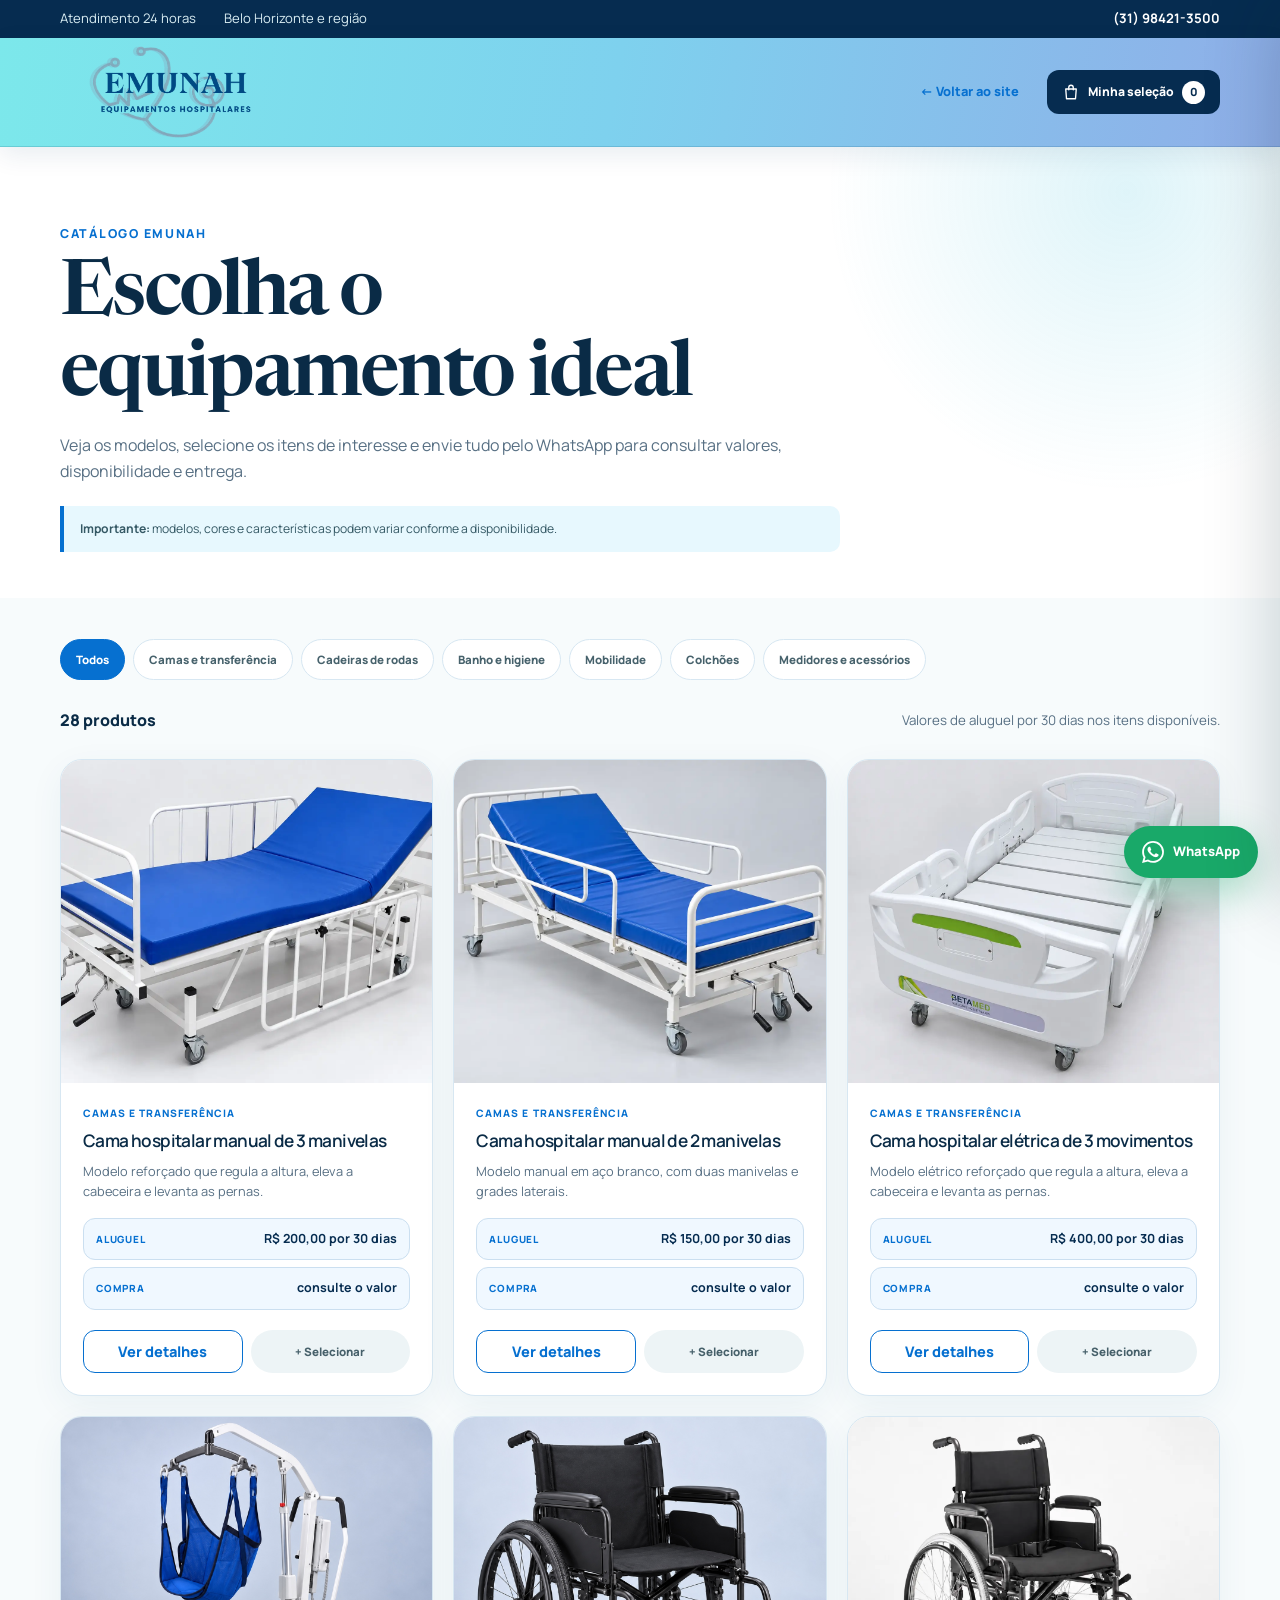
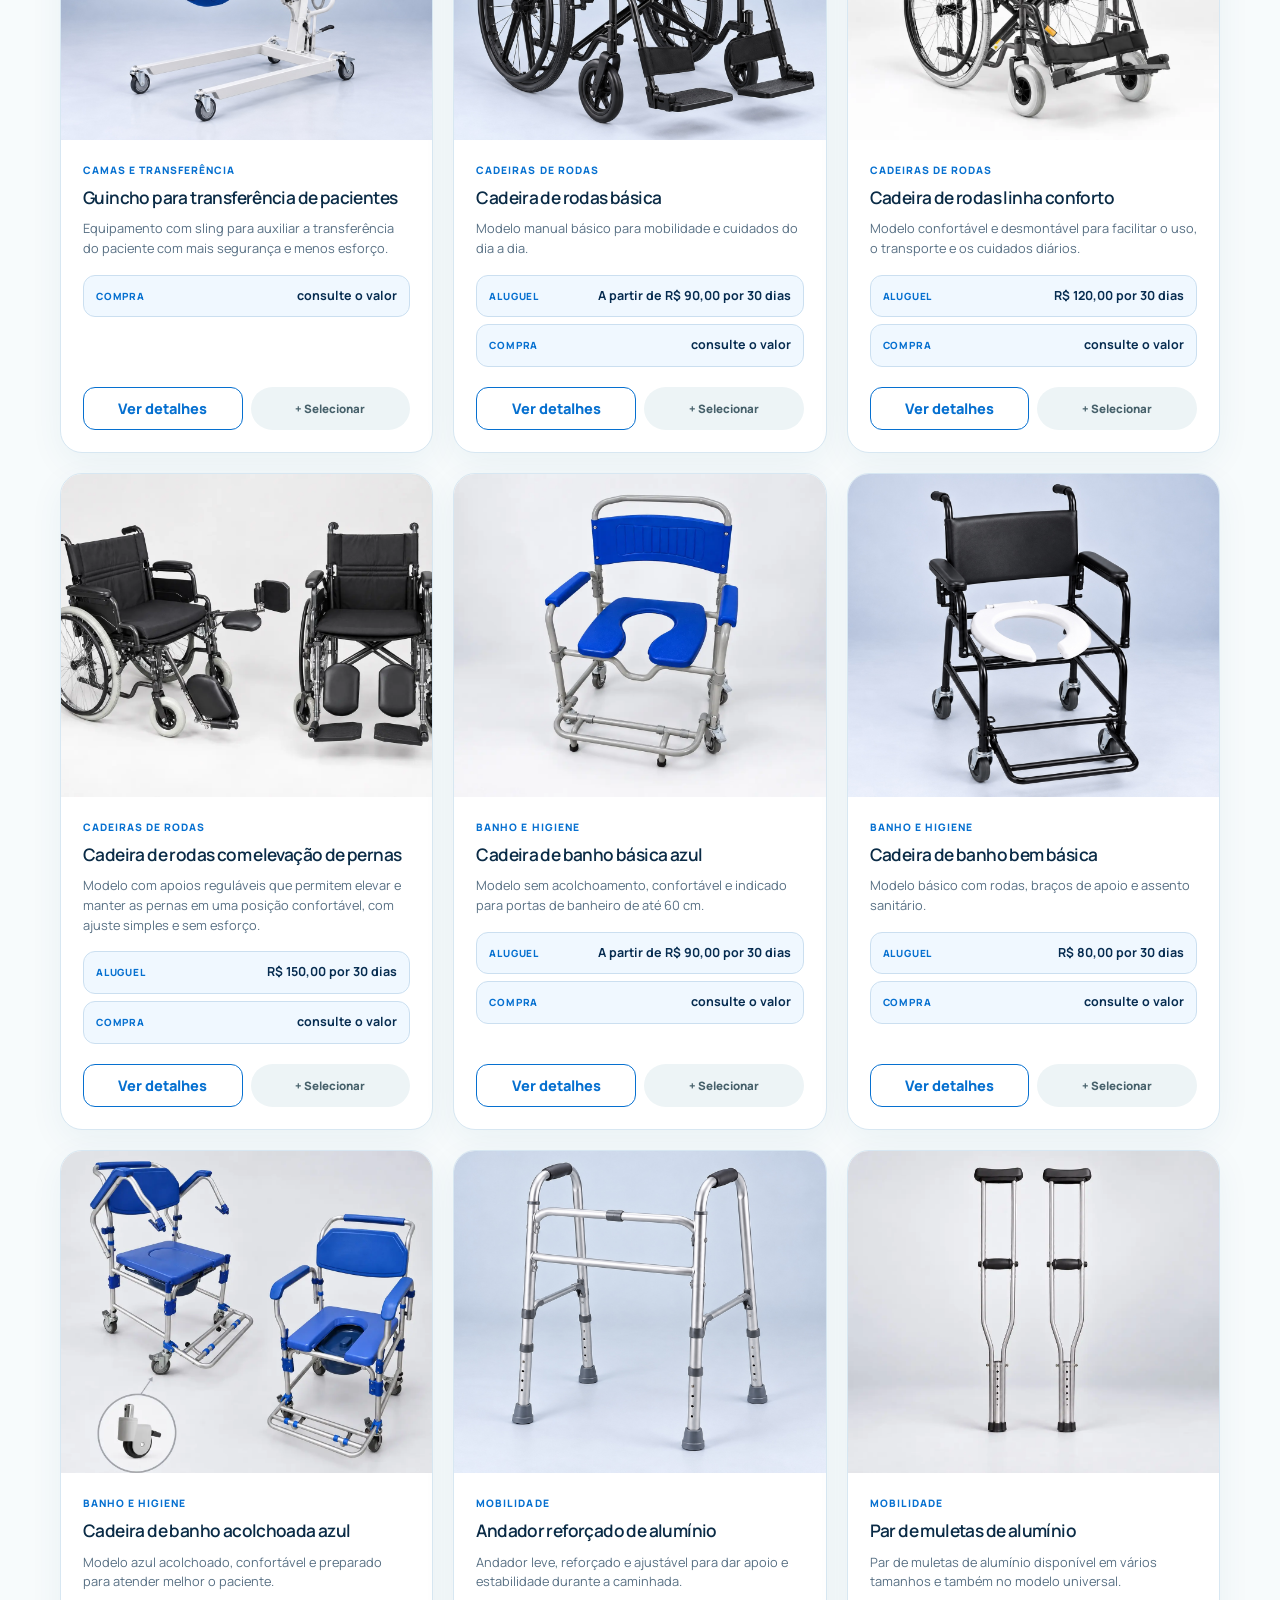
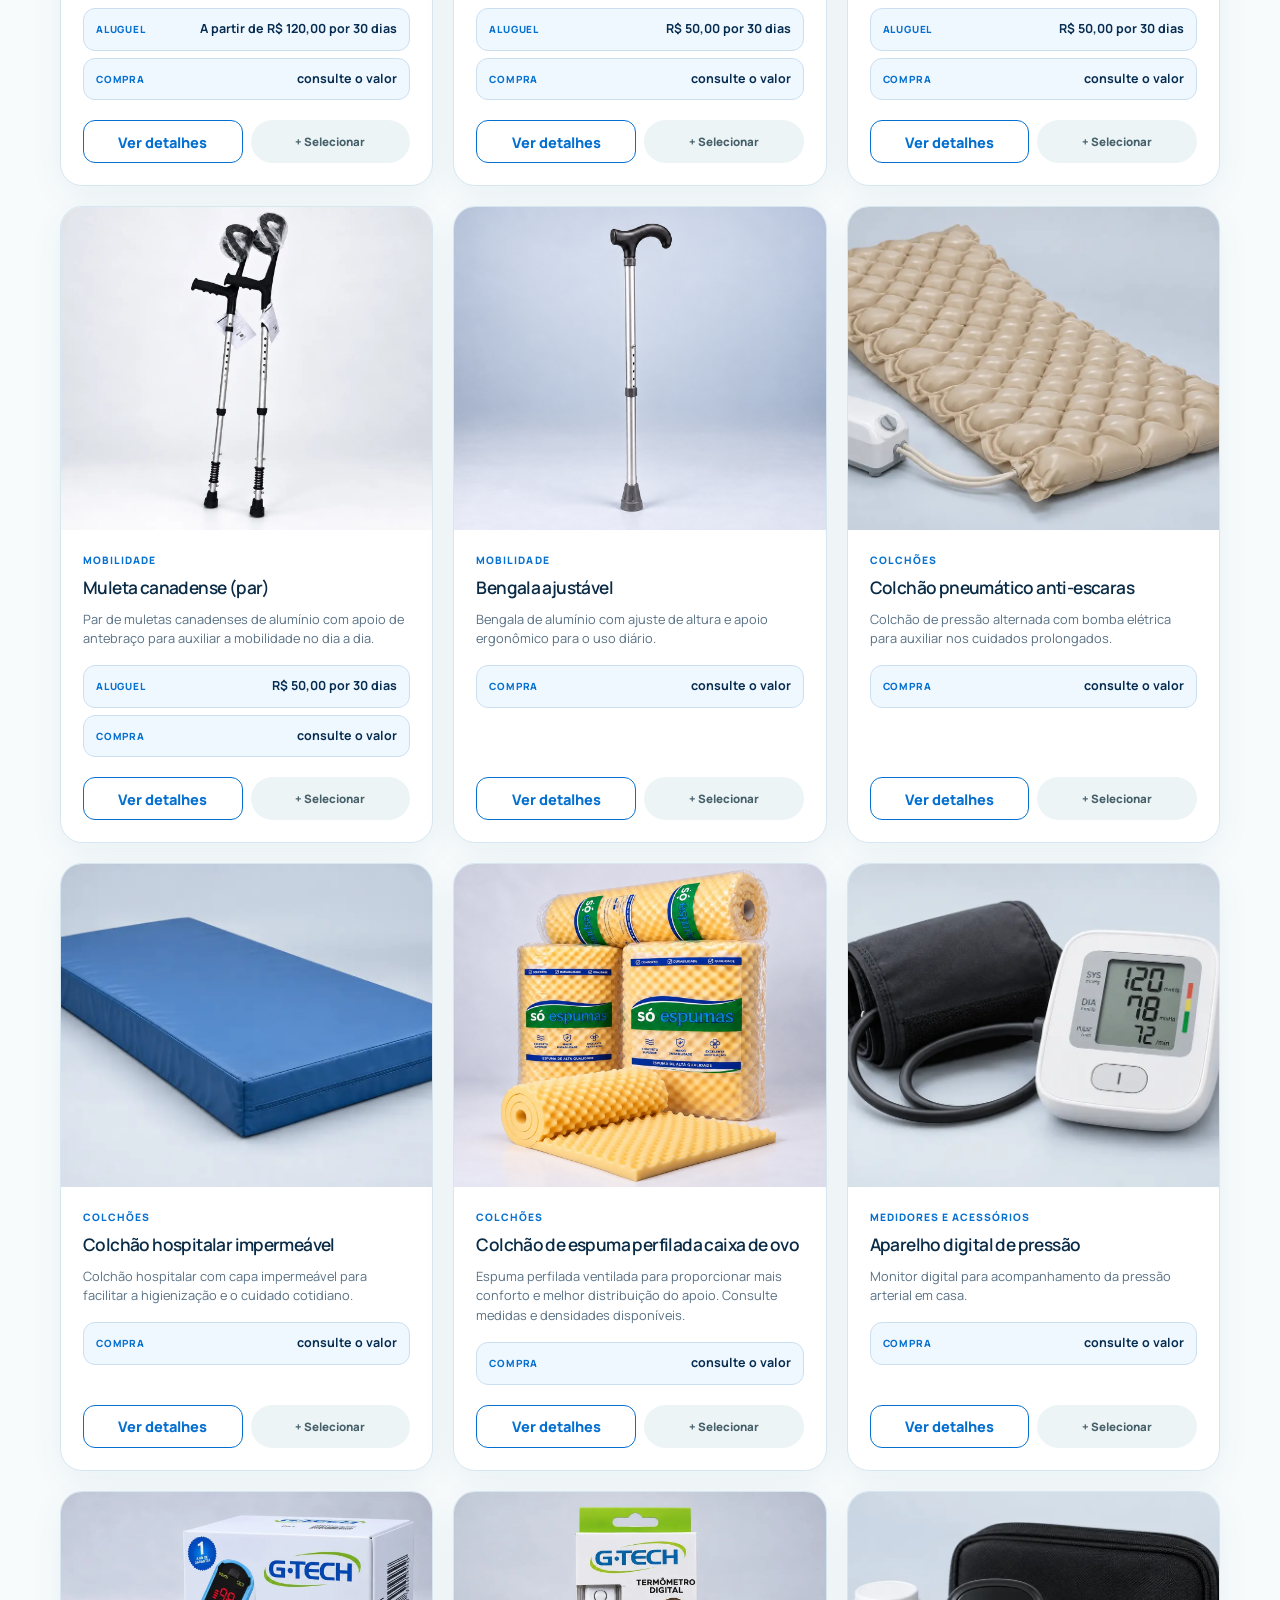
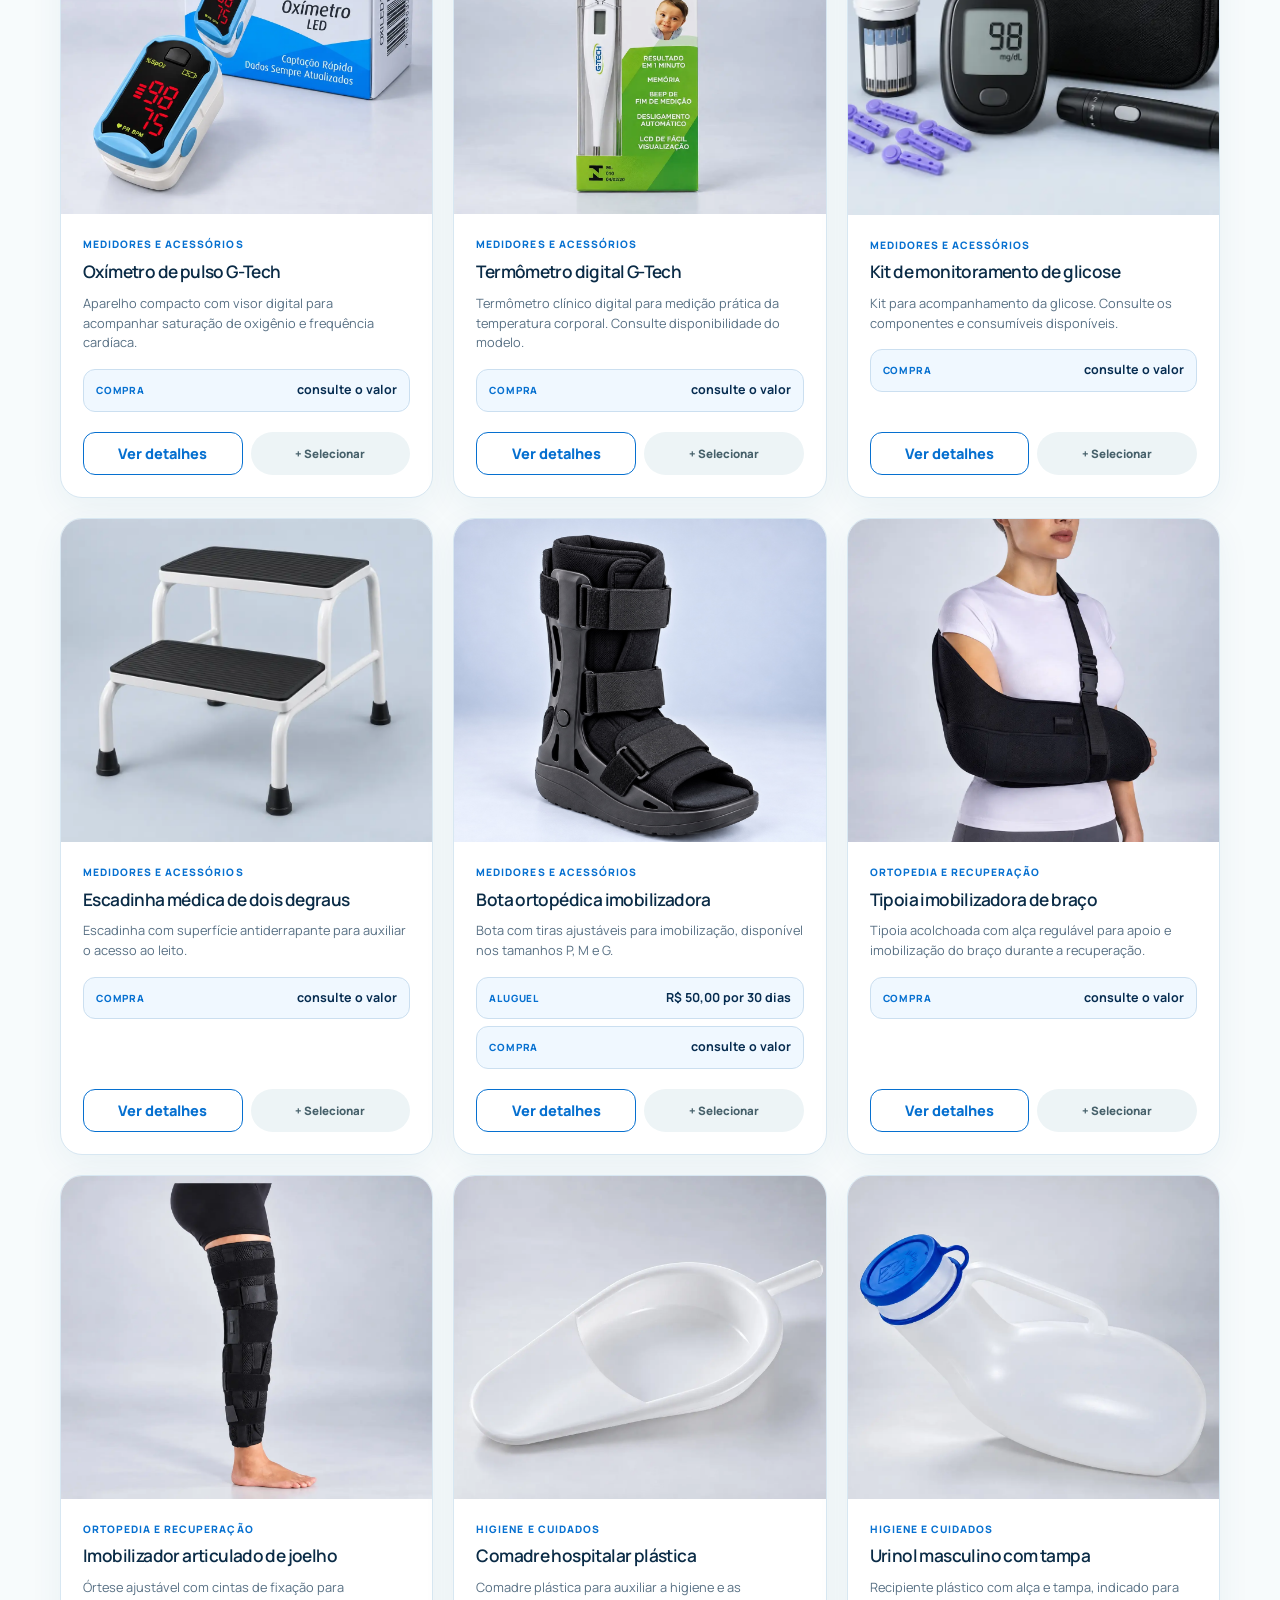
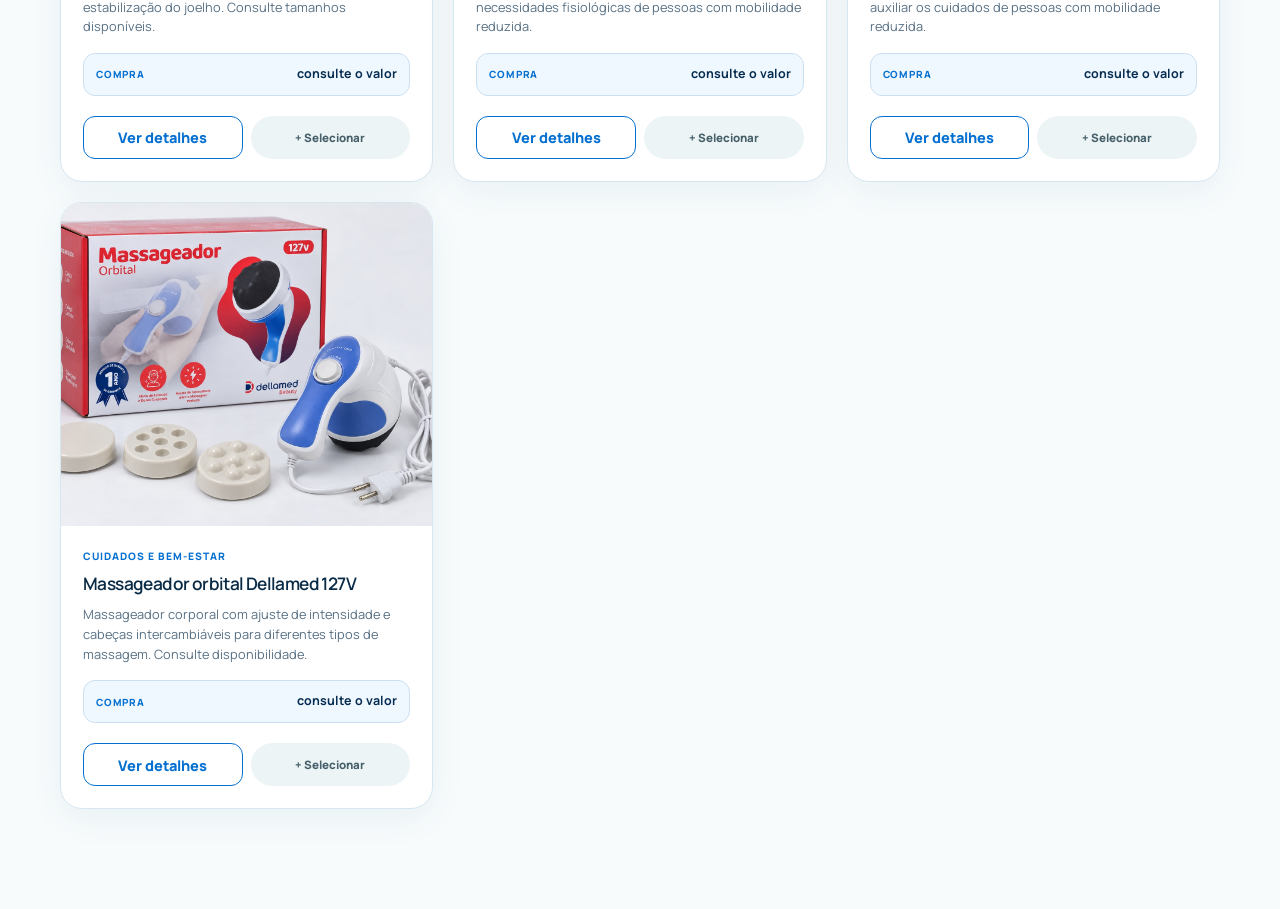
==== commit aecec543: "Atualizar site Emunah" ====
--- a/catalogo/index.html
+++ b/catalogo/index.html
@@ -10,6 +10,8 @@
   <link rel="preconnect" href="https://fonts.gstatic.com" crossorigin>
   <link href="https://fonts.googleapis.com/css2?family=Manrope:wght@400;500;600;700;800&family=Newsreader:opsz,wght@6..72,600&display=swap" rel="stylesheet">
   <link rel="stylesheet" href="../styles.css">
+  <link rel="icon" type="image/png" sizes="64x64" href="../assets/favicon-emunah.png?v=4">
+  <link rel="apple-touch-icon" sizes="180x180" href="../assets/apple-touch-icon.png?v=4">
 </head>
 <body class="catalog-page">
   <svg class="icon-sprite" aria-hidden="true">
@@ -25,7 +27,7 @@
   </div>
   <header class="catalog-header">
     <div class="container catalog-nav">
-      <a class="brand brand--official" href="../" aria-label="Voltar para Emunah"><img class="brand__logo" src="../assets/emunah-logo-oficial.webp" alt="Emunah Produtos Hospitalares"></a>
+      <a class="brand brand--official" href="../" aria-label="Voltar para Emunah"><img class="brand__logo" src="../assets/emunah-logo-nova.png" alt="Emunah Equipamentos Hospitalares"></a>
       <a class="catalog-back" href="../">← Voltar ao site</a>
       <button class="selection-trigger" type="button" aria-controls="selection-panel"><svg><use href="#i-bag"/></svg> Minha seleção <span id="selection-count">0</span></button>
     </div>
--- a/styles.css
+++ b/styles.css
@@ -2,6 +2,8 @@
 *{box-sizing:border-box}html{scroll-behavior:smooth}body{margin:0;color:var(--ink);background:var(--white);font-family:Manrope,Arial,sans-serif;font-size:16px;line-height:1.65}a{color:inherit;text-decoration:none}button{font:inherit}.container{width:min(1160px,calc(100% - 40px));margin-inline:auto}.icon-sprite{position:absolute;width:0;height:0;overflow:hidden}svg{width:1.2em;height:1.2em;fill:none;stroke:currentColor;stroke-width:1.8;stroke-linecap:round;stroke-linejoin:round}.topbar{background:var(--navy);color:#d9edf3;font-size:.82rem}.topbar__inner{min-height:38px;display:flex;align-items:center;gap:28px}.topbar__inner span,.topbar__inner a{display:flex;align-items:center;gap:7px}.topbar__inner a{margin-left:auto;color:#fff;font-weight:700}.header{position:sticky;top:0;z-index:20;background:rgba(255,255,255,.94);border-bottom:1px solid rgba(220,233,237,.85);backdrop-filter:blur(14px)}.nav{height:82px;display:flex;align-items:center;gap:34px}.brand{display:flex;align-items:center;gap:11px;min-width:max-content}.brand__mark{width:45px;height:45px;display:grid;place-items:center;color:#fff;background:linear-gradient(145deg,#18a6cc,#087fa5);border-radius:50%}.brand__mark svg{width:26px;height:26px}.brand strong,.brand small{display:block}.brand strong{font-family:Newsreader,Georgia,serif;font-size:1.42rem;letter-spacing:.06em;line-height:1}.brand small{margin-top:5px;font-size:.58rem;letter-spacing:.12em;color:var(--muted)}.menu{display:flex;align-items:center;gap:29px;margin-left:auto;font-size:.91rem;font-weight:600}.menu a{position:relative}.menu a:after{content:"";position:absolute;left:0;right:100%;bottom:-8px;height:2px;background:var(--blue);transition:.25s}.menu a:hover:after{right:0}.button{min-height:50px;padding:0 22px;border:0;border-radius:12px;display:inline-flex;align-items:center;justify-content:center;gap:9px;font-weight:800;font-size:.91rem;cursor:pointer;transition:transform .2s,box-shadow .2s,background .2s}.button:hover{transform:translateY(-2px)}.button--nav{min-height:45px;background:var(--blue);color:#fff;box-shadow:0 9px 24px rgba(8,127,165,.22)}.menu-toggle{display:none;border:0;background:transparent;color:var(--navy);padding:8px}.menu-toggle svg{width:28px;height:28px}.menu-close{display:none}.hero{overflow:hidden;background:radial-gradient(circle at 86% 16%,rgba(23,173,206,.15),transparent 28%),linear-gradient(135deg,#f7fcfd 0%,#fff 58%,#ecf9fb 100%)}.hero__grid{min-height:650px;display:grid;grid-template-columns:1.02fr .98fr;align-items:center;gap:54px;padding-top:50px;padding-bottom:56px}.eyebrow,.kicker{color:var(--blue);font-size:.77rem;font-weight:800;letter-spacing:.14em;text-transform:uppercase}.eyebrow{display:flex;align-items:center;gap:10px}.eyebrow span{width:28px;height:2px;background:var(--blue)}h1,h2{font-family:Newsreader,Georgia,serif;margin:0;line-height:1.05;font-weight:600;letter-spacing:-.035em}h1{max-width:650px;margin-top:20px;font-size:clamp(3.1rem,5.5vw,5.35rem)}h1 em{display:block;color:var(--blue);font-style:normal}.hero__copy>p{max-width:610px;margin:25px 0 0;font-size:1.08rem;color:var(--muted)}.hero__actions{display:flex;flex-wrap:wrap;gap:12px;margin-top:31px}.button--primary{color:#fff;background:var(--blue);box-shadow:0 14px 30px rgba(8,127,165,.2)}.button--ghost{background:#fff;border:1px solid var(--line)}.trust-row{display:flex;align-items:center;gap:14px;margin-top:35px}.trust-row strong,.trust-row small{display:block}.trust-row strong{line-height:1.1}.trust-row small{margin-top:4px;color:var(--muted);font-size:.8rem}.stars,.review-stars,.rating-summary span{color:#f3ac1b;letter-spacing:.06em}.avatars{display:flex}.avatars span{width:34px;height:34px;margin-left:-7px;display:grid;place-items:center;border-radius:50%;border:3px solid #fff;color:#fff;background:var(--blue);font-size:.72rem;font-weight:800}.avatars span:first-child{margin-left:0;background:var(--navy)}.avatars span:last-child{background:var(--green)}.hero__visual{position:relative;min-height:480px;display:grid;place-items:center}.hero__ring{position:absolute;width:430px;height:430px;border:1px solid rgba(8,127,165,.16);border-radius:50%}.hero__ring:before,.hero__ring:after{content:"";position:absolute;border-radius:50%;border:1px solid rgba(8,127,165,.1)}.hero__ring:before{inset:45px}.hero__ring:after{inset:90px}.care-card{position:absolute;z-index:2;background:rgba(255,255,255,.96);border:1px solid rgba(220,233,237,.9);box-shadow:var(--shadow);backdrop-filter:blur(10px)}.care-card--main{width:min(410px,86%);padding:24px;border-radius:26px;transform:rotate(-2deg)}.care-card__top{display:flex;align-items:center;justify-content:space-between;font-size:.77rem;font-weight:800;color:var(--muted);text-transform:uppercase;letter-spacing:.08em}.available{display:flex;align-items:center;gap:6px;color:var(--green)}.available i{width:8px;height:8px;border-radius:50%;background:var(--green);box-shadow:0 0 0 5px rgba(24,168,107,.1)}.equipment-scene{margin-top:22px;padding:27px 20px;display:flex;align-items:center;gap:18px;background:linear-gradient(145deg,#e9f7fa,#d8f0f5);border-radius:18px}.scene-icon{width:86px;height:86px;display:grid;place-items:center;color:var(--blue);background:#fff;border-radius:50%}.scene-icon svg{width:53px;height:53px}.scene-copy strong,.scene-copy span{display:block}.scene-copy strong{font-family:Newsreader,Georgia,serif;font-size:1.45rem}.scene-copy span{margin-top:5px;color:var(--muted);font-size:.78rem;line-height:1.4}.mini-features{display:flex;justify-content:space-between;gap:8px;margin-top:18px;color:var(--muted);font-size:.7rem;font-weight:700}.mini-features span{display:flex;align-items:center;gap:5px}.mini-features svg{color:var(--green)}.care-card--small{left:0;bottom:48px;padding:15px 18px;border-radius:17px;display:flex;align-items:center;gap:12px;transform:rotate(3deg)}.care-card--small>svg{width:36px;height:36px;padding:7px;color:#fff;background:var(--blue);border-radius:10px}.care-card--small strong,.care-card--small small{display:block}.care-card--small strong{font-size:.81rem}.care-card--small small{color:var(--muted);font-size:.68rem}.care-card--rating{right:0;top:53px;width:140px;padding:16px;border-radius:17px;transform:rotate(4deg)}.care-card--rating strong{display:block;color:var(--blue);font-family:Newsreader,Georgia,serif;font-size:2rem;line-height:1}.care-card--rating span{display:block;margin-top:7px;color:var(--muted);font-size:.7rem;line-height:1.35}.quick-benefits{border-block:1px solid var(--line)}.quick-benefits__grid{display:grid;grid-template-columns:repeat(3,1fr)}.quick-benefits article{padding:26px 30px;display:flex;gap:15px;border-right:1px solid var(--line)}.quick-benefits article:first-child{padding-left:0}.quick-benefits article:last-child{border:0}.quick-benefits article>span{color:var(--blue);font-family:Newsreader,Georgia,serif;font-size:1.5rem}.quick-benefits strong,.quick-benefits p{display:block;margin:0}.quick-benefits p{margin-top:3px;color:var(--muted);font-size:.82rem;line-height:1.45}.section{padding:110px 0}.section-heading h2,.process h2,.about h2,.faq h2{margin-top:12px;font-size:clamp(2.5rem,4.5vw,4rem)}.section-heading--split{display:grid;grid-template-columns:1.15fr .7fr;gap:80px;align-items:end}.section-heading--split>p{margin:0;color:var(--muted)}.product-grid{display:grid;grid-template-columns:repeat(3,1fr);gap:18px;margin-top:45px}.product-card{position:relative;min-height:330px;padding:29px;display:flex;flex-direction:column;background:#fff;border:1px solid var(--line);border-radius:var(--radius);transition:.25s}.product-card:hover{transform:translateY(-5px);border-color:#b2dce7;box-shadow:var(--shadow)}.product-card--featured{background:linear-gradient(145deg,#f0fbfd,#e1f4f8)}.product-card__icon{width:61px;height:61px;display:grid;place-items:center;color:var(--blue);background:#fff;border:1px solid var(--line);border-radius:17px}.product-card__icon svg{width:34px;height:34px}.product-card .tag{position:absolute;right:22px;top:22px;padding:6px 10px;border-radius:100px;background:var(--green);color:#fff;font-size:.63rem;font-weight:800;text-transform:uppercase}.product-card h3{margin:23px 0 9px;font-size:1.19rem}.product-card p{margin:0;color:var(--muted);font-size:.88rem}.product-card__actions{display:flex;align-items:center;gap:18px;margin-top:auto}.text-link{margin-top:auto;padding-top:23px;display:flex;align-items:center;gap:8px;color:var(--blue);font-size:.82rem;font-weight:800}.text-link svg{transition:transform .2s}.text-link:hover svg{transform:translateX(4px)}.text-link--muted{color:var(--muted)}.process{color:#fff;background:var(--navy);overflow:hidden}.process__grid{position:relative;display:grid;grid-template-columns:.72fr 1fr;gap:100px;align-items:center}.process__grid:before{content:"";position:absolute;width:500px;height:500px;left:-350px;top:-250px;border-radius:50%;border:90px solid rgba(29,174,205,.08)}.kicker--light{color:#6ed5eb}.process__intro>p{margin:22px 0 29px;color:#b8d0d8}.button--light{background:#fff;color:var(--navy)}.steps{list-style:none;margin:0;padding:0}.steps li{display:grid;grid-template-columns:56px 1fr;gap:20px;padding:20px 0;border-bottom:1px solid rgba(255,255,255,.12)}.steps li:last-child{border:0}.steps li>span{width:48px;height:48px;display:grid;place-items:center;border-radius:50%;background:rgba(68,196,223,.12);color:#79d8ec;font-family:Newsreader,Georgia,serif;font-size:1.3rem}.steps strong{font-size:1rem}.steps p{margin:4px 0 0;color:#a9c1c9;font-size:.84rem}.about__grid{display:grid;grid-template-columns:.9fr 1.1fr;gap:95px;align-items:center}.about__visual{position:relative;min-height:460px;padding:45px;display:flex;align-items:flex-end;border-radius:30px;background:radial-gradient(circle at 28% 20%,rgba(255,255,255,.65),transparent 25%),linear-gradient(145deg,#cfeef4,#e8f7f0)}.about__visual:before{content:"+";position:absolute;right:48px;top:16px;color:rgba(8,127,165,.12);font-family:Newsreader,Georgia,serif;font-size:12rem;line-height:1}.about__seal{position:absolute;right:-28px;top:38px;width:145px;height:145px;display:flex;flex-direction:column;align-items:center;justify-content:center;color:#fff;background:var(--blue);border:8px solid #fff;border-radius:50%;box-shadow:var(--shadow)}.about__seal strong{font-family:Newsreader,Georgia,serif;font-size:2.5rem;line-height:1}.about__seal span{color:#ffd063;font-size:.7rem;letter-spacing:.05em}.about__seal small{font-size:.65rem}.about__quote{position:relative;max-width:370px;font-family:Newsreader,Georgia,serif;font-size:2.4rem;line-height:1.15}.about__copy>p{margin:24px 0;color:var(--muted)}.about__copy ul{list-style:none;margin:0;padding:0}.about__copy li{margin:11px 0;display:flex;align-items:center;gap:11px;font-size:.9rem;font-weight:600}.about__copy li svg{width:24px;height:24px;padding:4px;color:#fff;background:var(--green);border-radius:50%}.reviews{background:var(--cloud)}.rating-summary{text-align:right}.rating-summary strong,.rating-summary span,.rating-summary small{display:block}.rating-summary strong{font-family:Newsreader,Georgia,serif;font-size:2.9rem;line-height:1}.rating-summary small{color:var(--muted);font-size:.76rem}.review-grid{display:grid;grid-template-columns:repeat(3,1fr);gap:18px;margin-top:44px}.review-grid article{padding:28px;background:#fff;border:1px solid var(--line);border-radius:var(--radius)}.review-stars{font-size:.85rem}.review-grid article>p{min-height:115px;margin:18px 0;color:#3a5059;font-family:Newsreader,Georgia,serif;font-size:1.25rem;line-height:1.45}.review-grid footer{display:flex;align-items:center;gap:11px}.review-grid footer>span{width:38px;height:38px;display:grid;place-items:center;border-radius:50%;background:var(--cyan);color:var(--blue);font-weight:800}.review-grid footer strong,.review-grid footer small{display:block}.review-grid footer strong{font-size:.78rem}.review-grid footer small{color:var(--muted);font-size:.7rem}.review-note{margin:20px 0 0;color:#84949a;font-size:.69rem}.faq__grid{display:grid;grid-template-columns:.78fr 1.22fr;gap:100px}.faq__grid>div:first-child>p{color:var(--muted)}details{border-bottom:1px solid var(--line)}summary{padding:22px 0;display:flex;justify-content:space-between;align-items:center;gap:20px;cursor:pointer;list-style:none;font-weight:700}summary::-webkit-details-marker{display:none}summary span{font-size:1.4rem;color:var(--blue);transition:.2s}details[open] summary span{transform:rotate(45deg)}details p{margin:-8px 0 22px;color:var(--muted);font-size:.88rem}.cta{padding:80px 0;color:#fff;background:linear-gradient(120deg,#087fa5,#07526f)}.cta__inner{display:flex;align-items:center;justify-content:space-between;gap:50px}.cta h2{margin:8px 0 9px;font-family:Newsreader,Georgia,serif;font-size:clamp(2.3rem,4vw,3.7rem);line-height:1.05}.cta p{max-width:680px;margin:0;color:#cbe7ef}.cta__inner>div>span{font-size:.72rem;font-weight:800;letter-spacing:.15em}.button--white{flex-shrink:0;background:#fff;color:var(--blue)}.footer{padding:70px 0 28px;color:#d3e4e9;background:#071e28}.footer__grid{display:grid;grid-template-columns:1.5fr .6fr 1fr;gap:80px}.brand--footer{color:#fff}.brand--footer small{color:#8eabb5}.footer__grid>div:first-child>p{max-width:350px;color:#8eabb5}.footer__grid>div:not(:first-child){display:flex;flex-direction:column;align-items:flex-start;gap:10px;font-size:.84rem}.footer__grid>div:not(:first-child)>strong{margin-bottom:7px;color:#fff}.footer__grid>div:not(:first-child)>span{color:#8eabb5}.footer__bottom{margin-top:55px;padding-top:24px;display:flex;justify-content:space-between;border-top:1px solid rgba(255,255,255,.1);color:#7695a0;font-size:.72rem}.floating-whatsapp{position:fixed;right:22px;bottom:22px;z-index:30;min-height:52px;padding:0 18px;display:flex;align-items:center;gap:9px;border-radius:100px;background:#19a969;color:#fff;box-shadow:0 14px 38px rgba(25,169,105,.34);font-size:.82rem;font-weight:800}.floating-whatsapp svg{width:22px;height:22px}
 @media (max-width:980px){.menu,.button--nav{display:none}.menu-toggle{display:grid;place-items:center;margin-left:auto}.header.menu-active .menu{position:absolute;top:81px;left:0;right:0;padding:24px 20px;display:flex;flex-direction:column;align-items:flex-start;background:#fff;border-bottom:1px solid var(--line);box-shadow:var(--shadow)}.header.menu-active .menu-open{display:none}.header.menu-active .menu-close{display:block}.hero__grid{grid-template-columns:1fr;min-height:auto;padding-top:75px}.hero__visual{min-height:480px}.quick-benefits__grid{grid-template-columns:1fr}.quick-benefits article{padding:20px 0;border-right:0;border-bottom:1px solid var(--line)}.product-grid{grid-template-columns:repeat(2,1fr)}.process__grid,.about__grid,.faq__grid{grid-template-columns:1fr;gap:55px}.about__visual{order:2}.section-heading--split{grid-template-columns:1fr;gap:25px}.review-grid{grid-template-columns:1fr}.review-grid article>p{min-height:0}.rating-summary{text-align:left}.cta__inner{align-items:flex-start;flex-direction:column}.footer__grid{grid-template-columns:1.5fr 1fr;gap:50px}.footer__grid>div:first-child{grid-column:1/-1}}
 @media (max-width:620px){.container{width:min(100% - 28px,1160px)}.topbar__inner{min-height:34px}.topbar__location{display:none!important}.topbar__inner a{font-size:.75rem}.nav{height:70px}.brand__mark{width:39px;height:39px}.brand strong{font-size:1.2rem}.brand small{font-size:.51rem}.header.menu-active .menu{top:69px}h1{font-size:3.05rem}.hero__grid{padding-top:58px;gap:20px}.hero__copy>p{font-size:.98rem}.hero__actions{flex-direction:column}.hero__actions .button{width:100%}.hero__visual{min-height:410px;margin-inline:-8px}.hero__ring{width:330px;height:330px}.care-card--main{width:90%;padding:18px}.equipment-scene{padding:22px 15px}.scene-icon{width:72px;height:72px}.scene-icon svg{width:45px;height:45px}.scene-copy strong{font-size:1.22rem}.mini-features span:last-child{display:none}.care-card--rating{right:0;top:30px;width:115px}.care-card--small{left:2px;bottom:20px}.quick-benefits article:first-child{padding-left:0}.section{padding:78px 0}.section-heading h2,.process h2,.about h2,.faq h2{font-size:2.55rem}.product-grid{grid-template-columns:1fr}.product-card{min-height:300px}.process__grid{gap:45px}.about__visual{min-height:380px;padding:28px}.about__quote{font-size:2rem}.about__seal{right:-6px;top:18px;width:120px;height:120px}.about__seal strong{font-size:2rem}.faq__grid{gap:28px}.cta{padding:65px 0}.button--white{width:100%}.footer__grid{grid-template-columns:1fr;gap:40px}.footer__grid>div:first-child{grid-column:auto}.footer__bottom{align-items:flex-start;flex-direction:column;gap:8px}.floating-whatsapp{right:14px;bottom:14px;width:54px;height:54px;padding:0;justify-content:center}.floating-whatsapp span{display:none}}
+
+.process__nurse{margin:-8px 0 25px;padding:16px 18px;display:flex;align-items:flex-start;gap:13px;border:1px solid rgba(121,216,236,.22);border-radius:14px;background:rgba(255,255,255,.07)}.process__nurse>svg{flex:0 0 auto;width:28px;height:28px;margin-top:2px;color:#79d8ec}.process__nurse>p{margin:0;color:#c6dce3;font-size:.86rem;line-height:1.55}.process__nurse strong{display:block;margin-bottom:3px;color:#fff;font-size:.92rem}
 @media (prefers-reduced-motion:reduce){html{scroll-behavior:auto}*{transition:none!important}}
 
 /* Portal de entrada */
@@ -28,7 +30,7 @@
 .hero__team-highlights svg{flex:0 0 auto;color:var(--blue);width:20px;height:20px}
 @media (min-width:981px){
   .hero{position:relative;background:radial-gradient(circle at 86% 16%,rgba(23,173,206,.12),transparent 34%),linear-gradient(135deg,#f7fcfd 0%,#fff 58%,#ecf9fb 100%)}
-  .hero:before{content:"";position:absolute;inset:0;pointer-events:none;background:url("assets/equipe-emunah-atualizada.jpeg") right center/auto 100% no-repeat;-webkit-mask-image:linear-gradient(90deg,transparent 0%,transparent 34%,rgba(0,0,0,.06) 43%,rgba(0,0,0,.22) 51%,rgba(0,0,0,.52) 61%,#000 76%);mask-image:linear-gradient(90deg,transparent 0%,transparent 34%,rgba(0,0,0,.06) 43%,rgba(0,0,0,.22) 51%,rgba(0,0,0,.52) 61%,#000 76%)}
+  .hero:before{content:"";position:absolute;inset:0;pointer-events:none;background:url("assets/equipe-emunah-equipamentos.webp") right center/auto 100% no-repeat;-webkit-mask-image:linear-gradient(90deg,transparent 0%,transparent 34%,rgba(0,0,0,.06) 43%,rgba(0,0,0,.22) 51%,rgba(0,0,0,.52) 61%,#000 76%);mask-image:linear-gradient(90deg,transparent 0%,transparent 34%,rgba(0,0,0,.06) 43%,rgba(0,0,0,.22) 51%,rgba(0,0,0,.52) 61%,#000 76%)}
   .hero__grid{position:relative;z-index:1;grid-template-columns:minmax(0,1.02fr) minmax(390px,.98fr);gap:36px}
   .hero__copy{position:relative;z-index:2;padding:34px 28px 34px 0}
   .hero__visual--team{visibility:hidden;pointer-events:none;min-height:540px}
@@ -99,12 +101,17 @@
 @keyframes catalogButtonPulse{0%,68%,100%{transform:scale(1);box-shadow:0 12px 30px rgba(6,112,208,.24),0 0 0 0 rgba(57,200,236,0)}76%{transform:scale(1.06);box-shadow:0 18px 42px rgba(6,112,208,.44),0 0 0 0 rgba(57,200,236,.32)}84%{transform:scale(.99);box-shadow:0 12px 30px rgba(6,112,208,.24),0 0 0 14px rgba(57,200,236,0)}91%{transform:scale(1.035);box-shadow:0 16px 36px rgba(6,112,208,.36),0 0 0 0 rgba(57,200,236,.18)}}
 @media (prefers-reduced-motion:reduce){.catalog-gateway__button{animation:none;will-change:auto}}
 
-/* Mobile: remove os cartões abaixo da foto da equipe e aproxima a seção Quem Somos */
-@media (max-width:620px){
-  .hero__team-highlights{display:none}
-  .hero__visual--team{margin-bottom:0}
-  .hero__grid{padding-bottom:0}
-  .about--company{padding-top:44px}
-}
+/* Aproxima a seção Quem Somos da foto da equipe após a remoção dos destaques */
+@media (max-width:980px){.hero__grid{padding-bottom:0}.hero__visual--team{margin-bottom:0}.about--company{padding-top:56px}}
+@media (max-width:620px){.about--company{padding-top:44px}}
 
+/* Logo oficial em destaque no cabeçalho, com proporção preservada */
+.header,.catalog-header{background:linear-gradient(100deg,#7ce8eb 0%,#7ed1ee 48%,#8faee8 100%);border-bottom-color:rgba(4,62,103,.16);box-shadow:0 8px 24px rgba(5,58,96,.09);backdrop-filter:none}
+.header .nav{height:126px}
+.header .brand__logo{width:260px;height:116px;object-fit:contain;border-radius:0;box-shadow:none}
+.catalog-header .brand__logo{width:220px;height:96px;object-fit:contain;border-radius:0;box-shadow:none}
+.catalog-nav{min-height:108px}
+@media (max-width:620px){.header .nav{height:142px;gap:12px}.header .brand__logo{width:min(240px,70vw);height:128px}.header.menu-active .menu{top:141px}.catalog-header .brand__logo{width:150px;height:68px}.catalog-nav{min-height:78px}}
 
+/* Mantém anúncios longos dentro da moldura do pop-up no computador */
+@media (min-width:901px){.product-dialog{max-height:calc(100vh - 32px);overflow-x:hidden;overflow-y:auto}}
